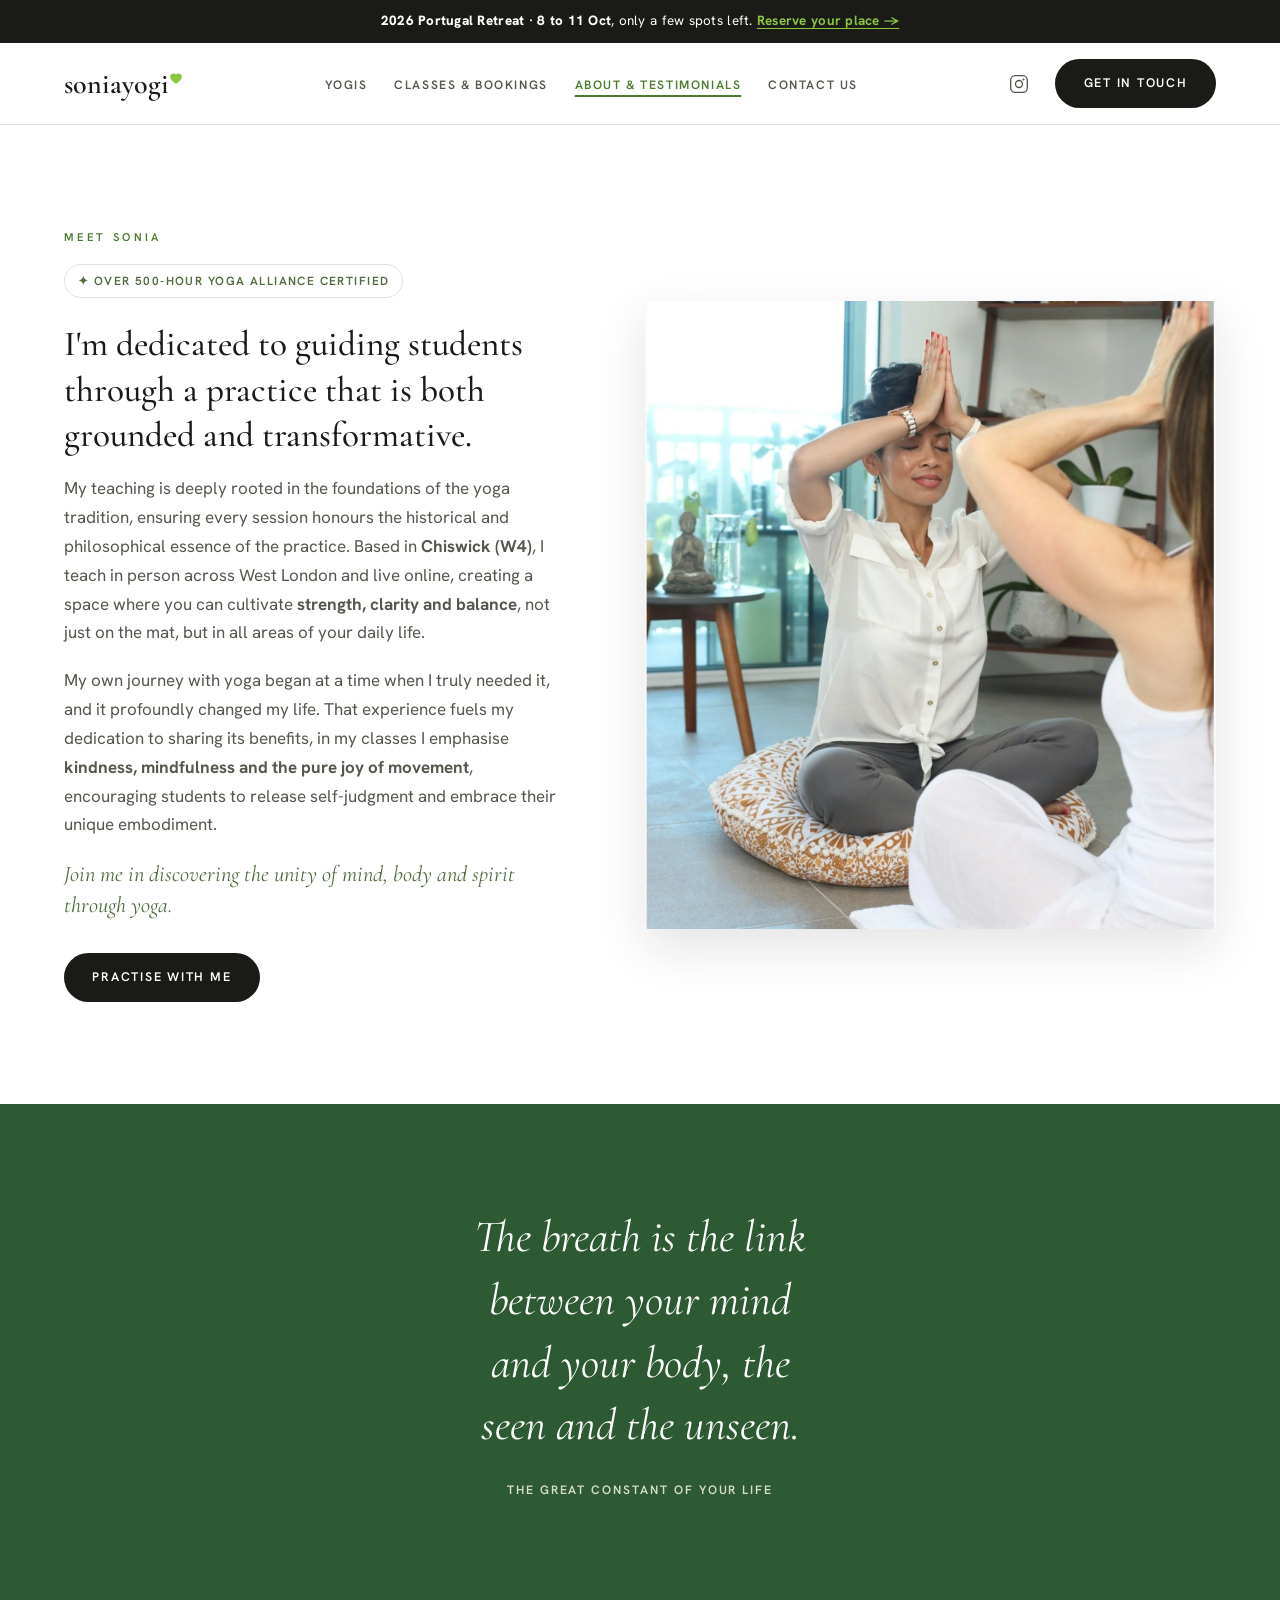
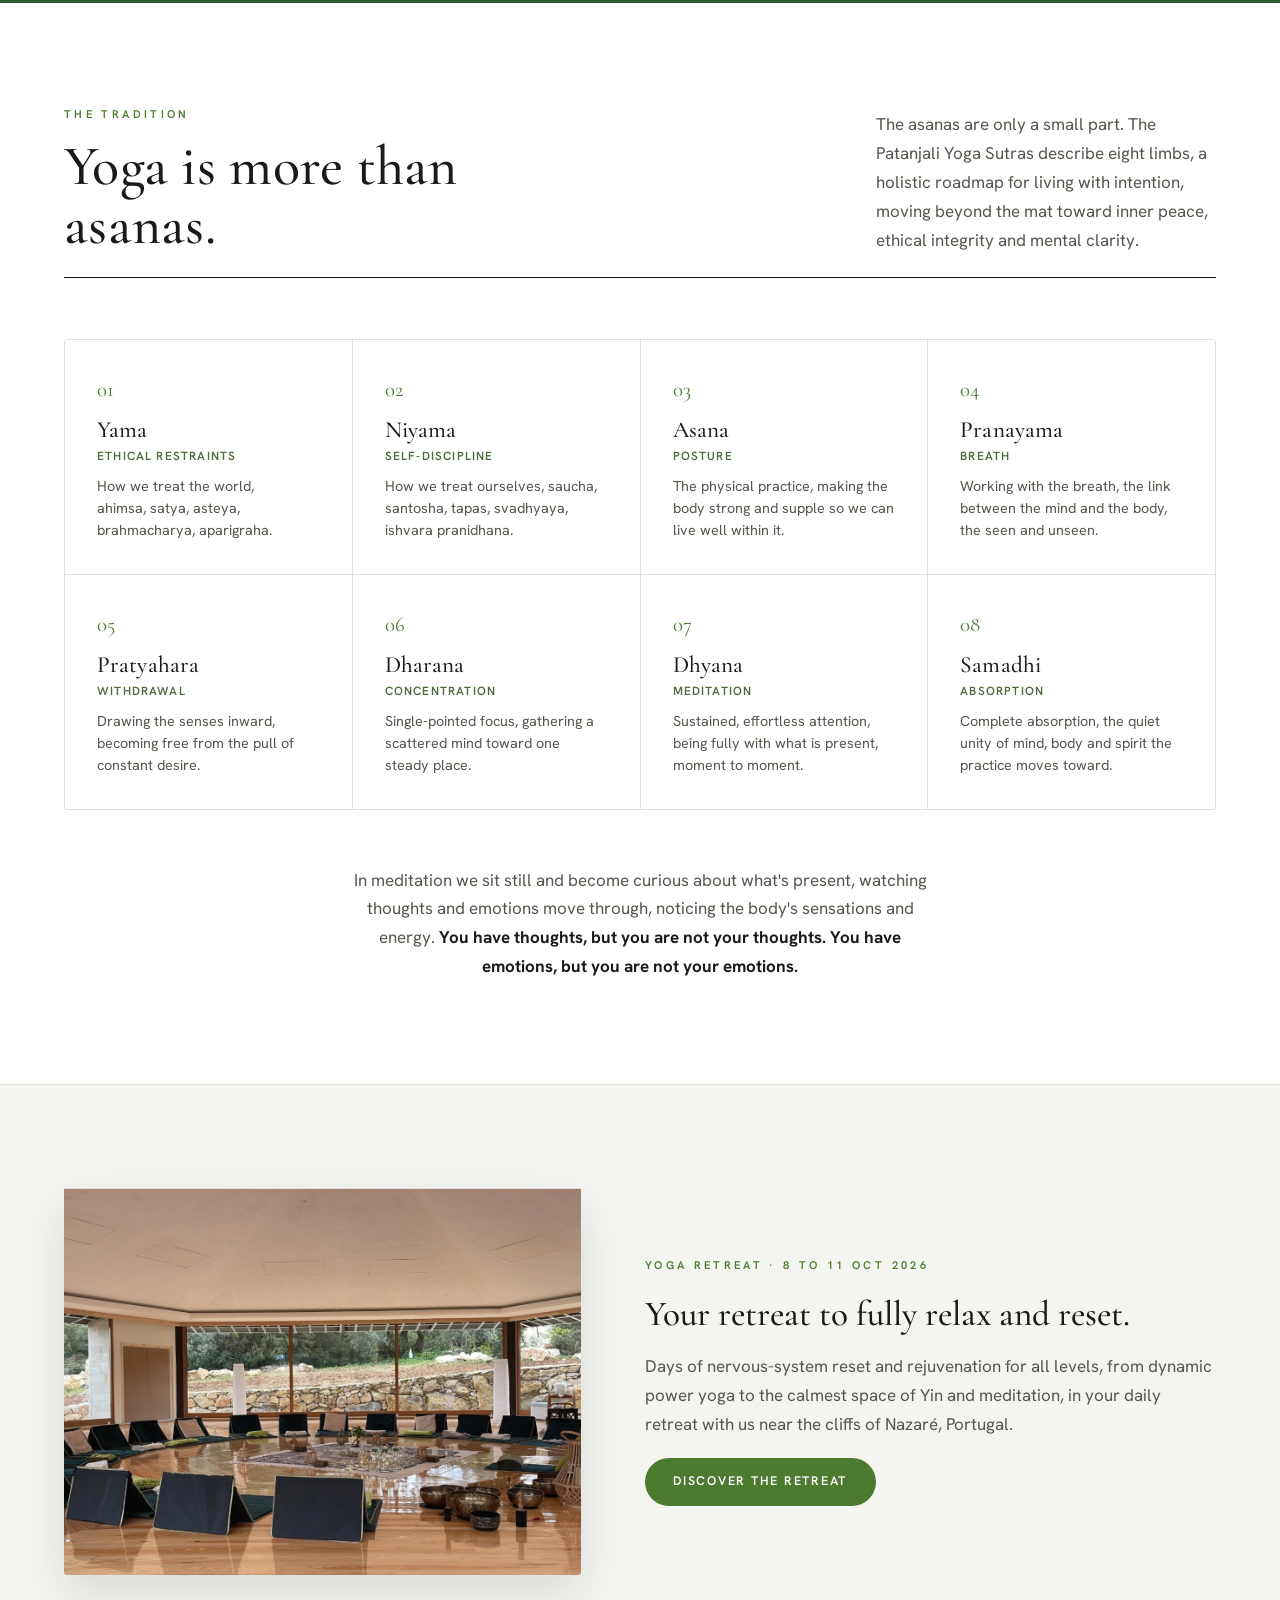
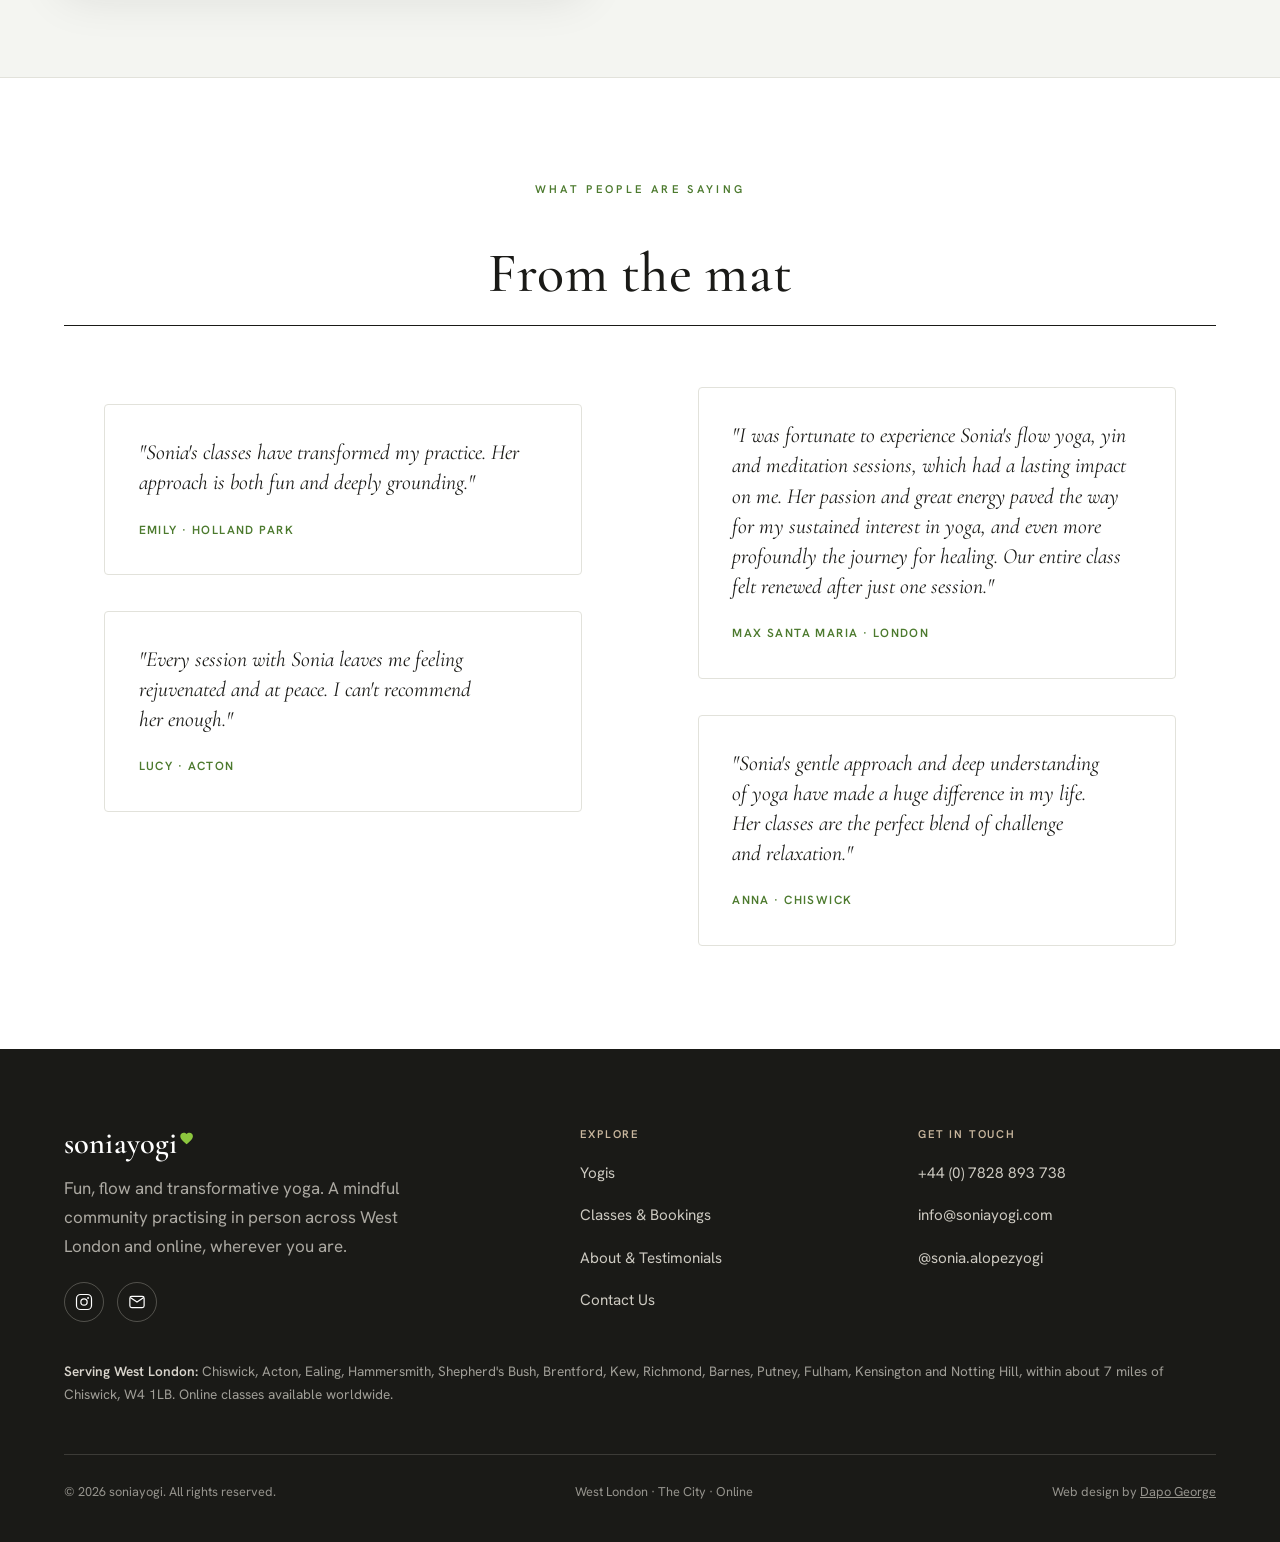
==== about-testimonials.html @ ac0a4e5b "Add files via upload" ====
<!DOCTYPE html>
<html lang="en">
<head>
<meta charset="UTF-8">
<meta name="viewport" content="width=device-width, initial-scale=1">
<!-- Google tag (gtag.js) -->
<script async src="https://www.googletagmanager.com/gtag/js?id=G-P2XMLJMWQG"></script>
<script>
  window.dataLayer = window.dataLayer || [];
  function gtag(){dataLayer.push(arguments);}
  gtag('js', new Date());
  gtag('config', 'G-P2XMLJMWQG');
</script>

<title>About Sonia &amp; Testimonials | 500-hr Yoga Alliance Teacher, Chiswick &amp; West London, soniayogi</title>
<meta name="description" content="Meet Sonia, an over-500-hour Yoga Alliance certified teacher in West London &amp; online, rooted in the Patanjali yoga tradition. Read her philosophy, the 8 Limbs of yoga, and student testimonials.">
<meta name="keywords" content="500 hour Yoga Alliance teacher, Sonia yoga West London, qualified yoga instructor, 8 limbs of Patanjali, yoga philosophy, yoga testimonials, mindfulness meditation">
<meta name="robots" content="index, follow, max-image-preview:large">
<link rel="canonical" href="https://soniayogi.com/about-testimonials">
<meta name="geo.region" content="GB-LND">
<meta name="geo.placename" content="Chiswick, West London">
<meta name="geo.position" content="51.4912;-0.2554">
<meta name="ICBM" content="51.4912, -0.2554">

<meta property="og:type" content="profile">
<meta property="og:site_name" content="soniayogi">
<meta property="og:title" content="About Sonia & Testimonials, soniayogi">
<meta property="og:description" content="An over-500-hour Yoga Alliance certified teacher in West London & online, rooted in the yoga tradition. Philosophy, the 8 Limbs, and testimonials.">
<meta property="og:url" content="https://soniayogi.com/about-testimonials">
<meta property="og:image" content="images/meditation-sonia.jpg">
<meta property="og:locale" content="en_GB">
<meta name="twitter:card" content="summary_large_image">
<meta name="twitter:title" content="About Sonia & Testimonials, soniayogi">
<meta name="twitter:description" content="An over-500-hour Yoga Alliance certified teacher in West London & online.">
<meta name="twitter:image" content="images/meditation-sonia.jpg">

<link rel="preconnect" href="https://fonts.googleapis.com">
<link rel="preconnect" href="https://fonts.gstatic.com" crossorigin>
<link rel="stylesheet" href="assets/haven.css">

<script type="application/ld+json">
{
  "@context": "https://schema.org",
  "@type": "Person",
  "@id": "https://soniayogi.com/#sonia",
  "name": "Sonia",
  "jobTitle": "500-hour Yoga Alliance Certified Yoga Teacher",
  "description": "Sonia is an over-500-hour Yoga Alliance certified yoga teacher based in Chiswick (W4), West London, teaching a grounded, transformative practice rooted in the foundations of the yoga tradition and the Patanjali Yoga Sutras, Vinyasa, Yin, Yogasana, Yoga Nidra and meditation, in person and online.",
  "image": "images/meditation-sonia.jpg",
  "url": "https://soniayogi.com/about-testimonials",
  "areaServed": "West London, City of London & Online",
  "knowsAbout": ["Vinyasa", "Vinyasa Krama", "Yin Yoga", "Yogasana", "Yoga Nidra", "Meditation", "Pranayama", "Patanjali Yoga Sutras", "Breathwork", "Corporate Wellness"],
  "hasCredential": { "@type": "EducationalOccupationalCredential", "credentialCategory": "500-hour Yoga Alliance certification" },
  "worksFor": { "@type": "Organization", "name": "soniayogi", "url": "https://soniayogi.com/" },
  "sameAs": ["https://www.instagram.com/sonia.alopezyogi"]
}
</script>
</head>
<body>
<a class="skip-link" href="#main">Skip to content</a>

<!-- ANNOUNCEMENT -->
<div class="announce">
  <strong>2026 Portugal Retreat · 8 to 11 Oct</strong>, only a few spots left. <a href="classes-bookings.html#retreat">Reserve your place →</a>
</div>

<!-- HEADER -->
<header class="site-header">
  <nav class="nav" aria-label="Primary">
    <a class="brand" href="index.html">soniayogi<span class="leaf" aria-hidden="true"><svg viewBox="0 0 24 24" fill="currentColor"><path d="M12 21.35l-1.45-1.32C5.4 15.36 2 12.28 2 8.5 2 5.42 4.42 3 7.5 3c1.74 0 3.41.81 4.5 2.09C13.09 3.81 14.76 3 16.5 3 19.58 3 22 5.42 22 8.5c0 3.78-3.4 6.86-8.55 11.54L12 21.35z"/></svg></span></a>
    <ul class="nav-links">
      <li><a href="index.html">yogis</a></li>
      <li><a href="classes-bookings.html">classes &amp; bookings</a></li>
      <li><a href="about-testimonials.html" class="active" aria-current="page">about &amp; testimonials</a></li>
      <li><a href="contact-us.html">contact us</a></li>
    </ul>
    <div class="nav-cta">
      <a class="ig-link" href="https://www.instagram.com/sonia.alopezyogi" target="_blank" rel="noopener" aria-label="Follow @sonia.alopezyogi on Instagram">
        <svg viewBox="0 0 24 24" fill="none" aria-hidden="true"><rect x="2" y="2" width="20" height="20" rx="5.5" stroke="currentColor" stroke-width="1.6"/><circle cx="12" cy="12" r="4.2" stroke="currentColor" stroke-width="1.6"/><circle cx="17.4" cy="6.6" r="1.25" fill="currentColor"/></svg>
      </a>
      <a class="btn btn-solid" href="contact-us.html">Get in touch</a>
      <button class="nav-toggle" aria-label="Toggle menu"><span></span><span></span><span></span></button>
    </div>
  </nav>
</header>
<main id="main">

<!-- MEET SONIA -->
<section class="section" data-screen-label="Meet Sonia"><div class="wrap">
  <div class="about">
    <div class="about-body reveal">
      <span class="label" style="display:block;margin-bottom:1.1rem;">Meet Sonia</span>
      <span class="credential">✦ Over 500-hour Yoga Alliance certified</span>
      <p class="lead">I'm dedicated to guiding students through a practice that is both grounded and transformative.</p>
      <p>My teaching is deeply rooted in the foundations of the yoga tradition, ensuring every session honours the historical and philosophical essence of the practice. Based in <strong>Chiswick (W4)</strong>, I teach in person across West London and live online, creating a space where you can cultivate <strong>strength, clarity and balance</strong>, not just on the mat, but in all areas of your daily life.</p>
      <p>My own journey with yoga began at a time when I truly needed it, and it profoundly changed my life. That experience fuels my dedication to sharing its benefits, in my classes I emphasise <strong>kindness, mindfulness and the pure joy of movement</strong>, encouraging students to release self-judgment and embrace their unique embodiment.</p>
      <p style="font-family:var(--display);font-style:italic;font-size:1.4rem;color:var(--sage-deep);line-height:1.4;">Join me in discovering the unity of mind, body and spirit through yoga.</p>
      <a class="btn btn-solid" href="contact-us.html" style="margin-top:.5rem;">Practise with me</a>
    </div>
    <div class="about-img reveal"><img loading="lazy" decoding="async" src="images/meditation-sonia.jpg" alt="Sonia practising yoga outdoors in a lush garden"></div>
  </div>
</div></section>

<!-- BREATH PULL QUOTE -->
<section class="section band-sage"><div class="wrap">
  <div class="pullquote reveal">
    <blockquote style="color:var(--bg);">The breath is the link between your mind and your body, the seen and the unseen.</blockquote>
    <span class="by" style="color:#D6DEC9;">The great constant of your life</span>
  </div>
</div></section>

<!-- PHILOSOPHY: 8 LIMBS -->
<section class="section" id="philosophy" data-screen-label="Philosophy"><div class="wrap">
  <div class="sec-head reveal">
    <div>
      <span class="label">The tradition</span>
      <h2>Yoga is more than asanas.</h2>
    </div>
    <p style="max-width:34ch;color:var(--soft);margin:0;">The asanas are only a small part. The Patanjali Yoga Sutras describe eight limbs, a holistic roadmap for living with intention, moving beyond the mat toward inner peace, ethical integrity and mental clarity.</p>
  </div>
  <div class="limbs reveal">
    <div class="limb"><div class="num">01</div><h4>Yama</h4><div class="sans">Ethical restraints</div><p>How we treat the world, ahimsa, satya, asteya, brahmacharya, aparigraha.</p></div>
    <div class="limb"><div class="num">02</div><h4>Niyama</h4><div class="sans">Self-discipline</div><p>How we treat ourselves, saucha, santosha, tapas, svadhyaya, ishvara pranidhana.</p></div>
    <div class="limb"><div class="num">03</div><h4>Asana</h4><div class="sans">Posture</div><p>The physical practice, making the body strong and supple so we can live well within it.</p></div>
    <div class="limb"><div class="num">04</div><h4>Pranayama</h4><div class="sans">Breath</div><p>Working with the breath, the link between the mind and the body, the seen and unseen.</p></div>
    <div class="limb"><div class="num">05</div><h4>Pratyahara</h4><div class="sans">Withdrawal</div><p>Drawing the senses inward, becoming free from the pull of constant desire.</p></div>
    <div class="limb"><div class="num">06</div><h4>Dharana</h4><div class="sans">Concentration</div><p>Single-pointed focus, gathering a scattered mind toward one steady place.</p></div>
    <div class="limb"><div class="num">07</div><h4>Dhyana</h4><div class="sans">Meditation</div><p>Sustained, effortless attention, being fully with what is present, moment to moment.</p></div>
    <div class="limb"><div class="num">08</div><h4>Samadhi</h4><div class="sans">Absorption</div><p>Complete absorption, the quiet unity of mind, body and spirit the practice moves toward.</p></div>
  </div>
  <p class="reveal" style="text-align:center;max-width:60ch;margin:clamp(2.5rem,5vw,3.5rem) auto 0;color:var(--soft);">In meditation we sit still and become curious about what's present, watching thoughts and emotions move through, noticing the body's sensations and energy. <strong style="color:var(--ink);">You have thoughts, but you are not your thoughts. You have emotions, but you are not your emotions.</strong></p>
</div></section>

<!-- RETREAT BLURB -->
<section class="section band-panel" data-screen-label="Retreat blurb"><div class="wrap">
  <div class="about">
    <div class="about-img reveal" style="aspect-ratio:4/3;"><img loading="lazy" decoding="async" src="images/meditation-hall.jpg" alt="Outdoor patio at the Portugal retreat centre"></div>
    <div class="about-body reveal">
      <span class="label" style="display:block;margin-bottom:1rem;">Yoga retreat · 8 to 11 Oct 2026</span>
      <p class="lead">Your retreat to fully relax and reset.</p>
      <p>Days of nervous-system reset and rejuvenation for all levels, from dynamic power yoga to the calmest space of Yin and meditation, in your daily retreat with us near the cliffs of Nazaré, Portugal.</p>
      <a class="btn btn-clay" href="classes-bookings.html#retreat">Discover the retreat</a>
    </div>
  </div>
</div></section>

<!-- TESTIMONIALS -->
<section class="section" data-screen-label="Testimonials"><div class="wrap">
  <div class="sec-head center reveal">
    <span class="label">What people are saying</span>
    <h2>From the mat</h2>
  </div>
  <div class="quotes">
    <figure class="quote reveal"><p>"Sonia's classes have transformed my practice. Her approach is both fun and deeply grounding."</p><cite>Emily · Holland Park</cite></figure>
    <figure class="quote reveal"><p>"Every session with Sonia leaves me feeling rejuvenated and at peace. I can't recommend her enough."</p><cite>Lucy · Acton</cite></figure>
    <figure class="quote reveal"><p>"I was fortunate to experience Sonia's flow yoga, yin and meditation sessions, which had a lasting impact on me. Her passion and great energy paved the way for my sustained interest in yoga, and even more profoundly the journey for healing. Our entire class felt renewed after just one session."</p><cite>Max Santa Maria · London</cite></figure>
    <figure class="quote reveal"><p>"Sonia's gentle approach and deep understanding of yoga have made a huge difference in my life. Her classes are the perfect blend of challenge and relaxation."</p><cite>Anna · Chiswick</cite></figure>
  </div>
</div></section>

<!-- FOOTER -->
</main>
<footer class="site-footer">
  <div class="footer-grid">
    <div class="footer-brand">
      <a class="brand" href="index.html">soniayogi<span class="leaf" aria-hidden="true"><svg viewBox="0 0 24 24" fill="currentColor"><path d="M12 21.35l-1.45-1.32C5.4 15.36 2 12.28 2 8.5 2 5.42 4.42 3 7.5 3c1.74 0 3.41.81 4.5 2.09C13.09 3.81 14.76 3 16.5 3 19.58 3 22 5.42 22 8.5c0 3.78-3.4 6.86-8.55 11.54L12 21.35z"/></svg></span></a>
      <p>Fun, flow and transformative yoga. A mindful community practising in person across West London and online, wherever you are.</p>
      <div class="footer-social">
        <a href="https://www.instagram.com/sonia.alopezyogi" target="_blank" rel="noopener" aria-label="Instagram @sonia.alopezyogi">
          <svg viewBox="0 0 24 24" fill="none" aria-hidden="true"><rect x="2" y="2" width="20" height="20" rx="5.5" stroke="currentColor" stroke-width="1.6"/><circle cx="12" cy="12" r="4.2" stroke="currentColor" stroke-width="1.6"/><circle cx="17.4" cy="6.6" r="1.25" fill="currentColor"/></svg>
        </a>
        <a href="mailto:info@soniayogi.com" aria-label="Email">
          <svg viewBox="0 0 24 24" fill="none" aria-hidden="true"><rect x="2.5" y="4.5" width="19" height="15" rx="2.5" stroke="currentColor" stroke-width="1.6"/><path d="M3 6l9 6 9-6" stroke="currentColor" stroke-width="1.6" fill="none"/></svg>
        </a>
      </div>
    </div>
    <div class="footer-col">
      <h4>Explore</h4>
      <ul>
        <li><a href="index.html">Yogis</a></li>
        <li><a href="classes-bookings.html">Classes &amp; Bookings</a></li>
        <li><a href="about-testimonials.html">About &amp; Testimonials</a></li>
        <li><a href="contact-us.html">Contact Us</a></li>
      </ul>
    </div>
    <div class="footer-col">
      <h4>Get in touch</h4>
      <ul>
        <li><a href="tel:+447828893738">+44 (0) 7828 893 738</a></li>
        <li><a href="mailto:info@soniayogi.com">info@soniayogi.com</a></li>
        <li><a href="https://www.instagram.com/sonia.alopezyogi" target="_blank" rel="noopener">@sonia.alopezyogi</a></li>
      </ul>
    </div>
  </div>
  <div class="footer-areas">
    <strong>Serving West London:</strong> Chiswick, Acton, Ealing, Hammersmith, Shepherd's Bush, Brentford, Kew, Richmond, Barnes, Putney, Fulham, Kensington and Notting Hill, within about 7 miles of Chiswick, W4 1LB. Online classes available worldwide.
  </div>
  <div class="footer-bottom">
    <span>© 2026 soniayogi. All rights reserved.</span>
    <span>West London · The City · Online</span>
    <span>Web design by <a href="https://dapogeorge.com" target="_blank" rel="noopener">Dapo George</a></span>
  </div>
</footer>

<script src="assets/site.js"></script>
</body>
</html>
---- assets/haven.css ----
/* ============================================================
   soniayogi — Haven design system
   White canvas + dark hairline accents + green-heart brand
   ============================================================ */

@import url('https://fonts.googleapis.com/css2?family=Cormorant+Garamond:ital,wght@0,400;0,500;0,600;1,400;1,500&family=Hanken+Grotesk:wght@300;400;500;600;700&display=swap');

:root{
  --bg:#FFFFFF; --panel:#F4F5F1; --panel-2:#ECEEE6; --ink:#1A1A17; --soft:#56564E; --line:#E2E2DB; --rule:#1A1A17;
  --sage:#8C9A7E; --sage-deep:#4F6B3E; --green:#4C7A2E; --clay:#4C7A2E; --clay-deep:#3A6122; --clay-bright:#8CC63E; --green-bright:#8CC63E; --green-deep:#2E5A33; --white:#fff;
  --on-sage:#E3EBD7;
  --display:'Cormorant Garamond',Georgia,serif;
  --body:'Hanken Grotesk',-apple-system,BlinkMacSystemFont,sans-serif;
  --maxw:1280px;
  --gutter:clamp(1.4rem,5vw,5.5rem);
  --shadow:0 18px 50px rgba(26,26,23,.12);
}

*{box-sizing:border-box;}
html{scroll-behavior:smooth;}
body{margin:0;font-family:var(--body);color:var(--ink);background:var(--bg);font-size:17px;line-height:1.7;font-weight:400;-webkit-font-smoothing:antialiased;text-rendering:optimizeLegibility;}
img{display:block;max-width:100%;}
a{color:inherit;}
h1,h2,h3,h4{font-family:var(--display);font-weight:500;margin:0;line-height:1.05;letter-spacing:0.005em;}
p{margin:0 0 1.1em;text-wrap:pretty;}

.label{font-family:var(--body);text-transform:uppercase;letter-spacing:0.3em;font-size:0.7rem;font-weight:600;color:var(--clay);}
.wrap{max-width:var(--maxw);margin:0 auto;padding-inline:var(--gutter);}
.section{padding-block:clamp(4rem,8vw,7rem);}

.link{font-family:var(--body);font-size:0.76rem;letter-spacing:0.16em;text-transform:uppercase;font-weight:600;text-decoration:none;border-bottom:1px solid currentColor;padding-bottom:4px;transition:.25s;display:inline-block;}
.link:hover{color:var(--clay);}

.btn{display:inline-block;font-family:var(--body);font-weight:600;font-size:0.78rem;letter-spacing:0.14em;text-transform:uppercase;text-decoration:none;padding:1em 2.2em;border-radius:999px;transition:.25s;border:1.5px solid transparent;white-space:nowrap;cursor:pointer;}
.btn-solid{background:var(--ink);color:var(--white);}
.btn-solid:hover{background:var(--green);transform:translateY(-2px);}
.btn-clay{background:var(--green);color:var(--white);}
.btn-clay:hover{background:var(--clay-deep);transform:translateY(-2px);}
.btn-ghost{border-color:var(--ink);color:var(--ink);}
.btn-ghost:hover{background:var(--ink);color:var(--white);}
.btn-light{background:transparent;border-color:rgba(255,255,255,.8);color:#fff;}
.btn-light:hover{background:#fff;color:var(--ink);}

/* ---------- announcement ---------- */
.announce{background:var(--ink);color:#fff;text-align:center;font-size:0.84rem;letter-spacing:0.02em;padding:0.62rem var(--gutter);}
.announce a{color:var(--green-bright);font-weight:700;text-decoration:underline;text-underline-offset:3px;}
.announce a:hover{color:#fff;}
.announce strong{font-weight:800;}

/* ---------- header ---------- */
.site-header{position:sticky;top:0;z-index:50;background:rgba(255,255,255,.9);backdrop-filter:blur(12px);border-bottom:1px solid var(--line);}
.nav{display:flex;align-items:center;justify-content:space-between;gap:1.5rem;padding:1.05rem var(--gutter);max-width:var(--maxw);margin:0 auto;}
.brand{display:inline-flex;align-items:flex-start;gap:.04em;font-family:var(--display);font-weight:600;font-size:1.75rem;letter-spacing:0.005em;text-decoration:none;color:var(--ink);line-height:1;white-space:nowrap;}
.brand .leaf{width:.5em;height:.5em;color:var(--green-bright);transform:translateY(.06em);flex:none;}
.brand .leaf svg{display:block;width:100%;height:100%;}
.nav-links{display:flex;gap:clamp(1rem,2.1vw,2.1rem);list-style:none;margin:0;padding:0;align-items:center;}
.nav-links a{text-decoration:none;font-size:0.76rem;letter-spacing:0.13em;text-transform:uppercase;font-weight:600;color:var(--soft);transition:.2s;white-space:nowrap;}
.nav-links a:hover,.nav-links a.active{color:var(--clay);}
.nav-links a.active{text-decoration:underline;text-underline-offset:6px;text-decoration-thickness:1.5px;}
.nav-cta{display:flex;align-items:center;gap:1rem;}
.ig-link{display:inline-flex;align-items:center;justify-content:center;min-width:40px;min-height:40px;color:var(--soft);transition:.2s;}
.ig-link:hover{color:var(--clay);}
.ig-link svg{width:20px;height:20px;display:block;}
.nav-toggle{display:none;background:none;border:none;cursor:pointer;padding:.4rem;flex-direction:column;gap:5px;}
.nav-toggle span{display:block;width:24px;height:2px;background:var(--ink);transition:.3s;}

/* ---------- hero ---------- */
.hero{display:grid;grid-template-columns:1.05fr 0.95fr;gap:clamp(2rem,5vw,5rem);align-items:center;padding:clamp(3rem,7vw,6.5rem) 0 clamp(3rem,6vw,5.5rem);}
.hero .label{display:block;margin-bottom:1.7rem;}
.hero h1{font-size:clamp(3rem,7.5vw,6rem);font-weight:500;}
.hero h1 em{font-style:italic;font-weight:400;color:var(--sage-deep);}
.hero p{max-width:34ch;color:var(--soft);margin:1.9rem 0 2.3rem;font-size:1.1rem;}
.hero-actions{display:flex;gap:.9rem;flex-wrap:wrap;}
.hero-img{aspect-ratio:3/3.7;overflow:hidden;border-radius:3px;}
.hero-img img{width:100%;height:100%;object-fit:cover;}
@media(max-width:860px){.hero{grid-template-columns:1fr;}.hero-img{aspect-ratio:3/2.3;}}

/* page hero (interior) */
.page-hero{padding:clamp(2.6rem,6vw,4.5rem) 0 clamp(1.5rem,3vw,2.5rem);max-width:760px;}
.page-hero .label{display:block;margin-bottom:1rem;}
.page-hero h1{font-size:clamp(2.6rem,6vw,4.4rem);font-weight:500;margin-bottom:1rem;}
.page-hero p{color:var(--soft);font-size:1.12rem;}

/* ---------- meta strip ---------- */
.strip{border-top:1.5px solid var(--rule);border-bottom:1.5px solid var(--rule);}
.strip-grid{display:grid;grid-template-columns:repeat(3,1fr);}
.strip-grid div{padding:1.7rem var(--gutter);border-left:1px solid var(--line);}
.strip-grid div:first-child{border-left:none;}
.strip-grid .k{font-family:var(--display);font-size:1.5rem;font-weight:500;line-height:1;margin-bottom:.35rem;}
.strip-grid .v{font-size:0.74rem;color:var(--soft);text-transform:uppercase;letter-spacing:0.12em;}
.strip-cap{text-align:center;padding:1.3rem 0 .3rem;margin:0;}
.strip-foot{text-align:center;font-size:.74rem;color:var(--soft);letter-spacing:.1em;text-transform:uppercase;padding:1.1rem var(--gutter) 0;margin:0;}
.strip-schedule div{text-align:center;}
.strip-schedule .day{font-family:var(--body);font-size:.72rem;text-transform:uppercase;letter-spacing:.14em;font-weight:700;color:var(--green);margin-bottom:.5rem;}
.strip-schedule .k{font-size:1.7rem;margin-bottom:.4rem;}
@media(max-width:680px){.strip-grid{grid-template-columns:1fr;}.strip-grid div{border-left:none;border-top:1px solid var(--line);}.strip-grid div:first-child{border-top:none;}}

/* ---------- section heads ---------- */
.sec-head{display:flex;justify-content:space-between;align-items:flex-end;gap:2rem;margin-bottom:clamp(2.5rem,5vw,3.8rem);flex-wrap:wrap;border-bottom:1.5px solid var(--rule);padding-bottom:1.4rem;}
.sec-head .label{margin-bottom:.8rem;display:block;}
.sec-head h2{font-size:clamp(2.2rem,5vw,3.5rem);font-weight:500;max-width:20ch;}
.sec-head.center{flex-direction:column;align-items:center;text-align:center;}
.sec-head.center h2{max-width:24ch;}

/* ---------- services (home teasers) ---------- */
.svc{display:grid;grid-template-columns:repeat(4,1fr);gap:clamp(1.4rem,2.4vw,2.4rem);}
.svc article{display:flex;flex-direction:column;}
.svc .num{font-family:var(--display);font-size:1.1rem;color:var(--clay);margin-bottom:1rem;letter-spacing:0.05em;}
.svc .ph{aspect-ratio:4/3.3;overflow:hidden;margin-bottom:1.4rem;border-radius:3px;}
.svc .ph img{width:100%;height:100%;object-fit:cover;transition:transform .7s ease;}
.svc article:hover .ph img{transform:scale(1.04);}
.svc h3{font-size:1.55rem;font-weight:500;margin-bottom:0.5rem;}
.svc .when{font-family:var(--body);font-size:0.72rem;text-transform:uppercase;letter-spacing:0.1em;color:var(--sage-deep);font-weight:600;margin-bottom:0.8rem;}
.svc p{font-size:0.95rem;color:var(--soft);margin-bottom:1.3rem;}
.svc .link{margin-top:auto;align-self:flex-start;color:var(--ink);}
@media(max-width:980px){.svc{grid-template-columns:repeat(2,1fr);gap:2.4rem;}}
@media(max-width:560px){.svc{grid-template-columns:1fr;gap:2.6rem;}}

/* ---------- class detail rows (classes page) ---------- */
.classes{display:grid;gap:clamp(2.5rem,5vw,4.5rem);}
.class-row{display:grid;grid-template-columns:0.95fr 1.05fr;gap:clamp(2rem,4vw,4rem);align-items:center;}
.class-row.reverse .class-media{order:2;}
.class-media{aspect-ratio:4/3.2;overflow:hidden;border-radius:3px;box-shadow:var(--shadow);}
.class-media img{width:100%;height:100%;object-fit:cover;}
.class-body .num{font-family:var(--display);font-size:1.1rem;color:var(--clay);margin-bottom:.7rem;}
.class-body h3{font-size:clamp(1.9rem,3.5vw,2.7rem);font-weight:500;margin-bottom:.5rem;}
.class-body .when{font-family:var(--body);font-size:.76rem;text-transform:uppercase;letter-spacing:.12em;color:var(--sage-deep);font-weight:600;margin-bottom:1.1rem;}
.class-body p{color:var(--soft);}
.class-body .tags{display:flex;flex-wrap:wrap;gap:.5rem;margin:0 0 1.4rem;}
.class-body .tag{font-size:.68rem;letter-spacing:.08em;text-transform:uppercase;font-weight:600;color:var(--sage-deep);border:1px solid var(--line);padding:.34em .85em;border-radius:999px;}
@media(max-width:820px){.class-row{grid-template-columns:1fr;}.class-row.reverse .class-media{order:0;}}

/* ---------- stillness / meditation band ---------- */
.band-panel{background:var(--panel);border-block:1px solid var(--line);}
.band-sage{background:var(--green-deep);color:#fff;}
.band-sage .label{color:var(--on-sage);}
.band-sage .soft,.band-sage p{color:rgba(255,255,255,.86);}
.stillness{display:grid;grid-template-columns:1fr 1fr;gap:clamp(2rem,5vw,5rem);align-items:center;}
.stillness-body .quote-lg{font-family:var(--display);font-style:italic;font-size:clamp(1.7rem,3vw,2.3rem);line-height:1.3;font-weight:500;margin:0 0 .6rem;}
.stillness-body .quote-attr{font-size:.78rem;letter-spacing:.14em;text-transform:uppercase;color:var(--on-sage);font-weight:600;margin-bottom:1.6rem;}
.stillness-meta{display:flex;gap:2.2rem;flex-wrap:wrap;margin:1.4rem 0 1.9rem;}
.stillness-meta .k{font-family:var(--display);font-size:1.4rem;line-height:1;}
.stillness-meta .v{font-size:.72rem;text-transform:uppercase;letter-spacing:.12em;opacity:.8;}
.stillness-img{aspect-ratio:4/3.4;overflow:hidden;border-radius:3px;}
.stillness-img img{width:100%;height:100%;object-fit:cover;}
@media(max-width:820px){.stillness{grid-template-columns:1fr;}.stillness-img{order:-1;}}

/* ---------- philosophy / 8 limbs ---------- */
.limbs{display:grid;grid-template-columns:repeat(4,1fr);gap:1px;background:var(--line);border:1px solid var(--line);border-radius:3px;overflow:hidden;}
.limb{background:var(--bg);padding:clamp(1.4rem,2.5vw,2rem);min-height:170px;display:flex;flex-direction:column;}
.limb .num{font-family:var(--display);font-size:1.3rem;color:var(--clay);margin-bottom:.7rem;}
.limb h4{font-size:1.45rem;font-weight:500;margin-bottom:.25rem;}
.limb .sans{font-size:.74rem;text-transform:uppercase;letter-spacing:.1em;color:var(--sage-deep);font-weight:600;margin-bottom:.5rem;}
.limb p{font-size:.9rem;color:var(--soft);margin:0;line-height:1.55;}
@media(max-width:880px){.limbs{grid-template-columns:repeat(2,1fr);}}
@media(max-width:480px){.limbs{grid-template-columns:1fr;}}

/* ---------- breath pull quote ---------- */
.pullquote{text-align:center;max-width:27rem;margin:0 auto;}
.pullquote blockquote{font-family:var(--display);font-style:italic;font-weight:400;font-size:clamp(2rem,3.6vw,2.8rem);line-height:1.4;margin:0;text-wrap:balance;}
.pullquote .by{display:block;margin-top:1.4rem;font-family:var(--body);font-size:.76rem;letter-spacing:.16em;text-transform:uppercase;color:var(--clay);font-weight:600;font-style:normal;}

/* ---------- retreat full-bleed ---------- */
.retreat{position:relative;}
.retreat-img{aspect-ratio:16/8;overflow:hidden;}
.retreat-img img{width:100%;height:100%;object-fit:cover;}
.retreat::after{content:'';position:absolute;inset:0;background:linear-gradient(100deg,rgba(40,36,27,.78),rgba(40,36,27,.34));}
.retreat-body{position:absolute;inset:0;z-index:2;display:flex;flex-direction:column;justify-content:center;color:#fff;padding:var(--gutter);}
.retreat-body .label{color:#EBD9C4;}
.retreat-body h2{font-size:clamp(2.3rem,5.5vw,4rem);font-weight:500;margin:1.1rem 0;max-width:16ch;}
.retreat-body p{max-width:46ch;color:rgba(255,255,255,.92);}
.retreat-body .meta{display:flex;gap:2.4rem;flex-wrap:wrap;margin:.4rem 0 1.9rem;font-size:.78rem;text-transform:uppercase;letter-spacing:.13em;}

/* retreat feature (contained, home) */
.retreat-feature{display:grid;grid-template-columns:1fr 1fr;gap:clamp(2rem,5vw,4.5rem);align-items:center;}
.retreat-feature-media{aspect-ratio:4/3.4;overflow:hidden;border-radius:3px;box-shadow:var(--shadow);}
.retreat-feature-media img{width:100%;height:100%;object-fit:cover;}
.retreat-feature .meta{display:flex;gap:1.8rem;flex-wrap:wrap;margin:.3rem 0 1.4rem;font-size:.78rem;text-transform:uppercase;letter-spacing:.12em;color:var(--on-sage);}
.retreat-feature h2{font-size:clamp(2rem,4.5vw,3.2rem);margin:1rem 0;}
@media(max-width:820px){.retreat-feature{grid-template-columns:1fr;}.retreat-feature-media{order:-1;}}

/* retreat detail (classes page) */
.retreat-detail{display:grid;grid-template-columns:1.05fr .95fr;gap:clamp(2rem,5vw,4.5rem);align-items:center;}
.retreat-detail .media{aspect-ratio:4/4.2;overflow:hidden;border-radius:3px;box-shadow:var(--shadow);}
.retreat-detail .media img{width:100%;height:100%;object-fit:cover;}
.price-row{display:flex;align-items:baseline;gap:.8rem;margin:.4rem 0 1.2rem;}
.price-now{font-family:var(--display);font-size:2.6rem;font-weight:600;}
.price-was{text-decoration:line-through;opacity:.55;font-size:1.1rem;}
.spots-badge{display:inline-block;background:var(--clay);color:#fff;font-weight:700;font-size:.74rem;letter-spacing:.1em;text-transform:uppercase;padding:.5em 1.1em;border-radius:999px;margin-bottom:1.1rem;}
.day-list{list-style:none;padding:0;margin:1.3rem 0;}
.day-list li{padding:.7rem 0;border-bottom:1px solid var(--line);display:grid;grid-template-columns:130px 1fr;gap:.8rem;font-size:.96rem;}
.day-list .time{font-weight:700;color:var(--sage-deep);}
@media(max-width:820px){.retreat-detail{grid-template-columns:1fr;}.day-list li{grid-template-columns:1fr;gap:.1rem;}}

/* ---------- about ---------- */
.about{display:grid;grid-template-columns:0.95fr 1.05fr;gap:clamp(2rem,5vw,5rem);align-items:center;}
.about-img{aspect-ratio:4/4.4;overflow:hidden;border-radius:3px;box-shadow:var(--shadow);}
.about-img img{width:100%;height:100%;object-fit:cover;}
.about-body .lead{font-family:var(--display);font-size:clamp(1.6rem,3vw,2.2rem);font-weight:500;line-height:1.3;color:var(--ink);margin-bottom:1rem;}
.about-body p{color:var(--soft);}
.about-body .credential{display:inline-flex;align-items:center;gap:.6rem;font-family:var(--body);font-size:.74rem;letter-spacing:.12em;text-transform:uppercase;font-weight:600;color:var(--sage-deep);border:1px solid var(--line);border-radius:999px;padding:.5em 1.1em;margin-bottom:1.4rem;}
@media(max-width:860px){.about{grid-template-columns:1fr;}.about-img{aspect-ratio:4/3.2;}}

/* ---------- testimonials ---------- */
.quotes{columns:2;column-gap:2.2rem;}
.quote{break-inside:avoid;background:var(--white);border:1px solid var(--line);border-radius:4px;padding:2rem 2.1rem;margin-bottom:2.2rem;}
.quote p{font-family:var(--display);font-style:italic;font-size:1.35rem;line-height:1.4;color:var(--ink);margin-bottom:1rem;}
.quote cite{font-style:normal;font-weight:600;font-size:.74rem;letter-spacing:.12em;text-transform:uppercase;color:var(--clay);}
@media(max-width:760px){.quotes{columns:1;}}

/* ---------- faq ---------- */
.faq-list{max-width:840px;margin:0 auto;}
.faq{border-bottom:1px solid var(--line);}
.faq summary{cursor:pointer;list-style:none;padding:1.5rem 2.4rem 1.5rem 0;font-family:var(--display);font-size:1.55rem;font-weight:500;position:relative;transition:color .2s;}
.faq summary::-webkit-details-marker{display:none;}
.faq summary::after{content:'+';position:absolute;right:.2rem;top:50%;transform:translateY(-50%);font-size:1.7rem;font-weight:300;color:var(--clay);}
.faq[open] summary::after{content:'\2013';}
.faq summary:hover{color:var(--clay);}
.faq-answer{padding:0 0 1.6rem;color:var(--soft);}
.faq-answer p{margin:0;}

/* ---------- contact ---------- */
.contact-grid{display:grid;grid-template-columns:0.9fr 1.1fr;gap:clamp(2rem,5vw,4.5rem);}
.contact-line{display:flex;gap:.8rem;align-items:baseline;margin-bottom:1rem;font-size:1.05rem;}
.contact-line .lbl{font-family:var(--body);font-weight:600;color:var(--sage-deep);min-width:90px;text-transform:uppercase;letter-spacing:.1em;font-size:.74rem;}
.contact-line a{color:var(--clay);text-decoration:none;font-weight:600;}
.contact-line a:hover{text-decoration:underline;}
form.contact-form{display:grid;gap:1.1rem;}
.field{display:grid;gap:.4rem;}
.field label{font-size:.72rem;font-weight:600;letter-spacing:.1em;text-transform:uppercase;color:var(--soft);}
.field input,.field textarea{font-family:var(--body);font-size:1rem;padding:.85em 1em;border:1px solid var(--line);border-radius:3px;background:var(--white);color:var(--ink);transition:border-color .25s;}
.field input:focus,.field textarea:focus{outline:none;border-color:var(--sage);}
.field textarea{resize:vertical;min-height:130px;}

/* ---------- footer ---------- */
.site-footer{background:var(--ink);color:var(--bg);padding:clamp(3.5rem,7vw,5rem) var(--gutter) 2.5rem;}
.footer-grid{max-width:var(--maxw);margin:0 auto;display:grid;grid-template-columns:1.6fr 1fr 1fr;gap:2.5rem;}
.footer-brand .brand{color:#fff;font-size:1.9rem;}
.footer-brand .brand .leaf{color:var(--green-bright);}
.footer-brand p{color:rgba(250,246,236,.65);max-width:34ch;margin-top:.8rem;}
.footer-social{display:flex;gap:.8rem;margin-top:1.3rem;}
.footer-social a{display:inline-flex;align-items:center;justify-content:center;width:40px;height:40px;border:1px solid rgba(250,246,236,.25);border-radius:999px;color:var(--bg);transition:.25s;}
.footer-social a:hover{background:var(--clay);border-color:var(--clay);}
.footer-social svg{width:18px;height:18px;}
.footer-col h4{font-family:var(--body);font-size:.7rem;letter-spacing:.16em;text-transform:uppercase;color:#C9B79E;margin:0 0 1.1rem;font-weight:600;}
.footer-col ul{list-style:none;padding:0;margin:0;}
.footer-col li{margin-bottom:.7rem;}
.footer-col a{text-decoration:none;color:rgba(250,246,236,.8);font-size:.95rem;transition:.2s;}
.footer-col a:hover{color:var(--clay);}
.footer-bottom{max-width:var(--maxw);margin:3rem auto 0;padding-top:1.6rem;border-top:1px solid rgba(250,246,236,.15);display:flex;justify-content:space-between;gap:1rem;flex-wrap:wrap;font-size:.8rem;color:rgba(250,246,236,.55);}
@media(max-width:680px){.footer-grid{grid-template-columns:1fr 1fr;}.footer-brand{grid-column:1/-1;}}

/* ---------- accessibility (WCAG 2.2) ---------- */
.visually-hidden{position:absolute!important;width:1px;height:1px;padding:0;margin:-1px;overflow:hidden;clip:rect(0,0,0,0);white-space:nowrap;border:0;}
html{scroll-padding-top:108px;} /* focus & anchors not obscured by sticky header (2.4.11) */
.skip-link{position:absolute;left:12px;top:-64px;z-index:200;background:var(--ink);color:#fff;padding:.75em 1.2em;border-radius:4px;text-decoration:none;font-weight:600;font-size:.85rem;letter-spacing:.04em;transition:top .2s ease;}
.skip-link:focus{top:12px;}
:focus-visible{outline:3px solid var(--clay);outline-offset:3px;border-radius:2px;}
.band-sage :focus-visible,.retreat-body :focus-visible{outline-color:#fff;}
/* keep anchored targets clear of the sticky header (2.4.11) */
[id]{scroll-margin-top:104px;}
/* target size minimum 24px (2.5.8) */
.nav-links a{padding-block:.45rem;}
.contact-line a,.footer-col a{display:inline-block;padding-block:.15rem;}
.link{padding-block:.2rem;}
/* form required indicator + accessible focus (3.3.x) */
.field label .req{color:var(--clay);font-weight:700;margin-left:.15rem;}
.form-note{font-size:.8rem;color:var(--soft);margin:0 0 .3rem;}
.field :user-invalid{border-color:var(--clay);}

/* ---------- areas served (local SEO) ---------- */
.areas{display:grid;grid-template-columns:0.8fr 1.2fr;gap:clamp(2rem,5vw,4.5rem);align-items:center;}
.areas-body .label{display:block;margin-bottom:1rem;}
.areas-body h2{font-size:clamp(2rem,4.5vw,3.2rem);font-weight:500;margin-bottom:1rem;}
.areas-body p{color:var(--soft);max-width:42ch;}
.area-tags{display:flex;flex-wrap:wrap;gap:.6rem;list-style:none;padding:0;margin:0;}
.area-tags li{font-size:.9rem;font-weight:500;color:var(--ink);background:var(--white);border:1px solid var(--line);border-radius:999px;padding:.5em 1.1em;}
@media(max-width:760px){.areas{grid-template-columns:1fr;}}
.footer-areas{max-width:var(--maxw);margin:2rem auto 0;font-size:.85rem;color:rgba(250,246,236,.6);line-height:1.7;}
.footer-areas strong{color:rgba(250,246,236,.85);font-weight:600;}

/* ---------- image focus (portrait crops) ---------- */
img[src*="meditation-sonia"]{object-position:center 12%;}
img[src*="hero-sonia"]{object-position:center 18%;}
img[src*="corporate"]{object-position:center 22%;}

/* ---------- reveal ---------- */
.reveal{opacity:0;transform:translateY(22px);transition:opacity .8s ease,transform .8s ease;}
.reveal.in{opacity:1;transform:none;}
@media(prefers-reduced-motion:reduce){.reveal{opacity:1;transform:none;transition:none;}html{scroll-behavior:auto;}}

/* ---------- responsive nav ---------- */
@media(max-width:1024px){
  .nav-toggle{display:flex;}
  .nav-links{position:absolute;top:100%;left:0;right:0;background:var(--bg);flex-direction:column;align-items:flex-start;padding:1.2rem var(--gutter);gap:1.1rem;border-bottom:1px solid var(--line);box-shadow:var(--shadow);display:none;}
  .nav-links.open{display:flex;}
  .nav-links a{font-size:.95rem;}
}
@media(max-width:520px){.nav-cta .btn{display:none;}}
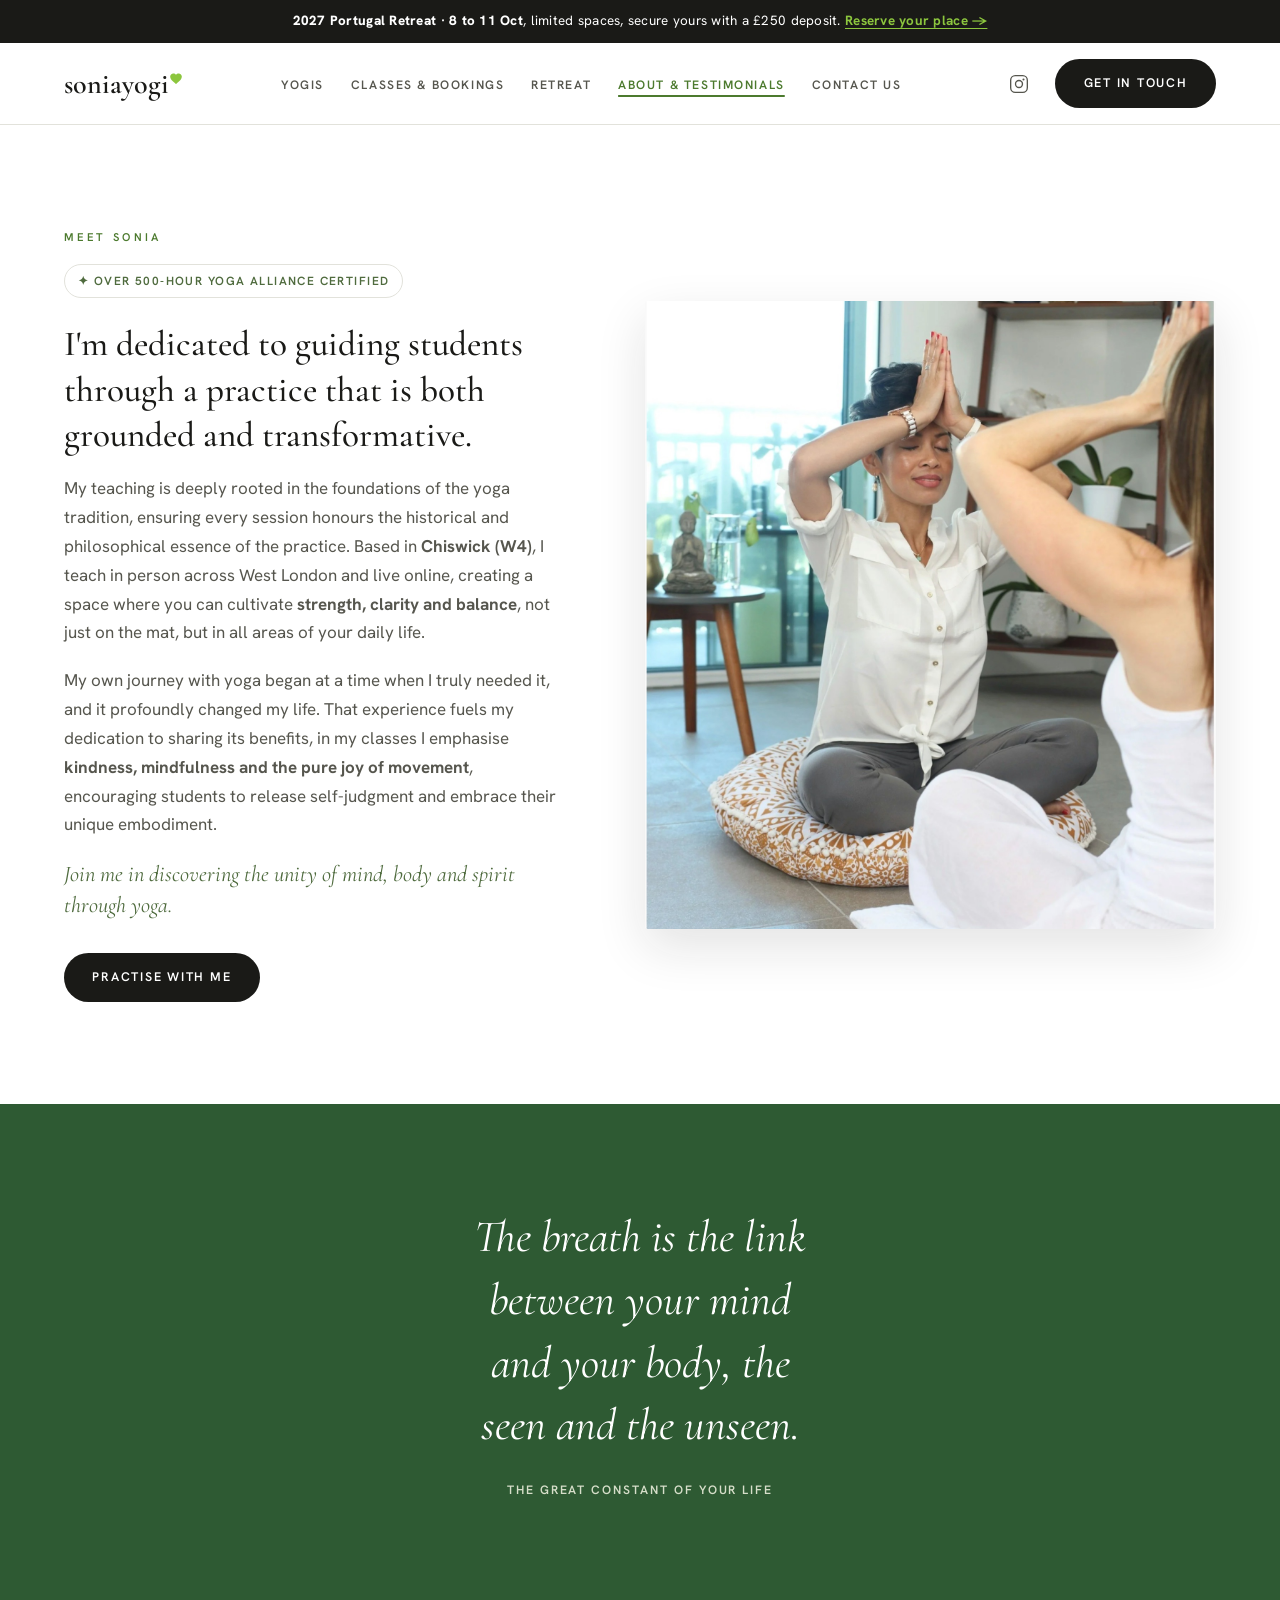
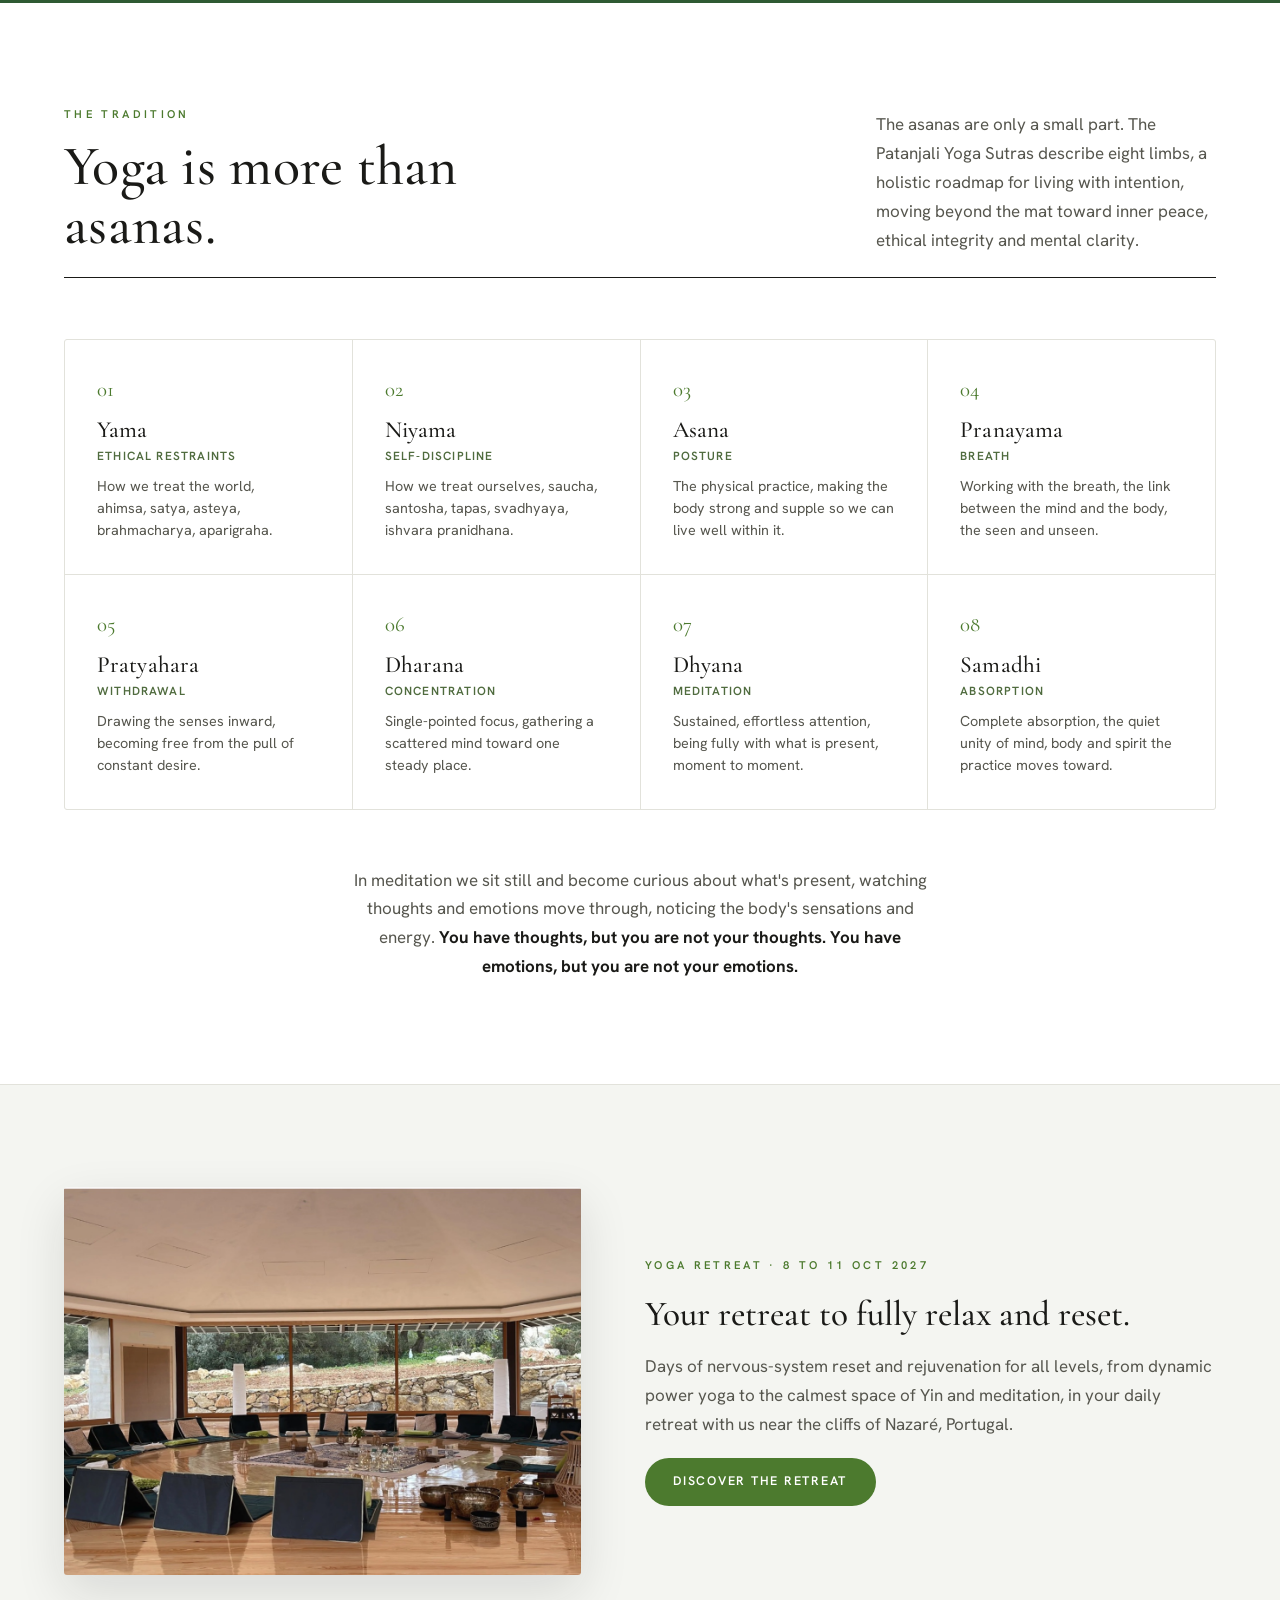
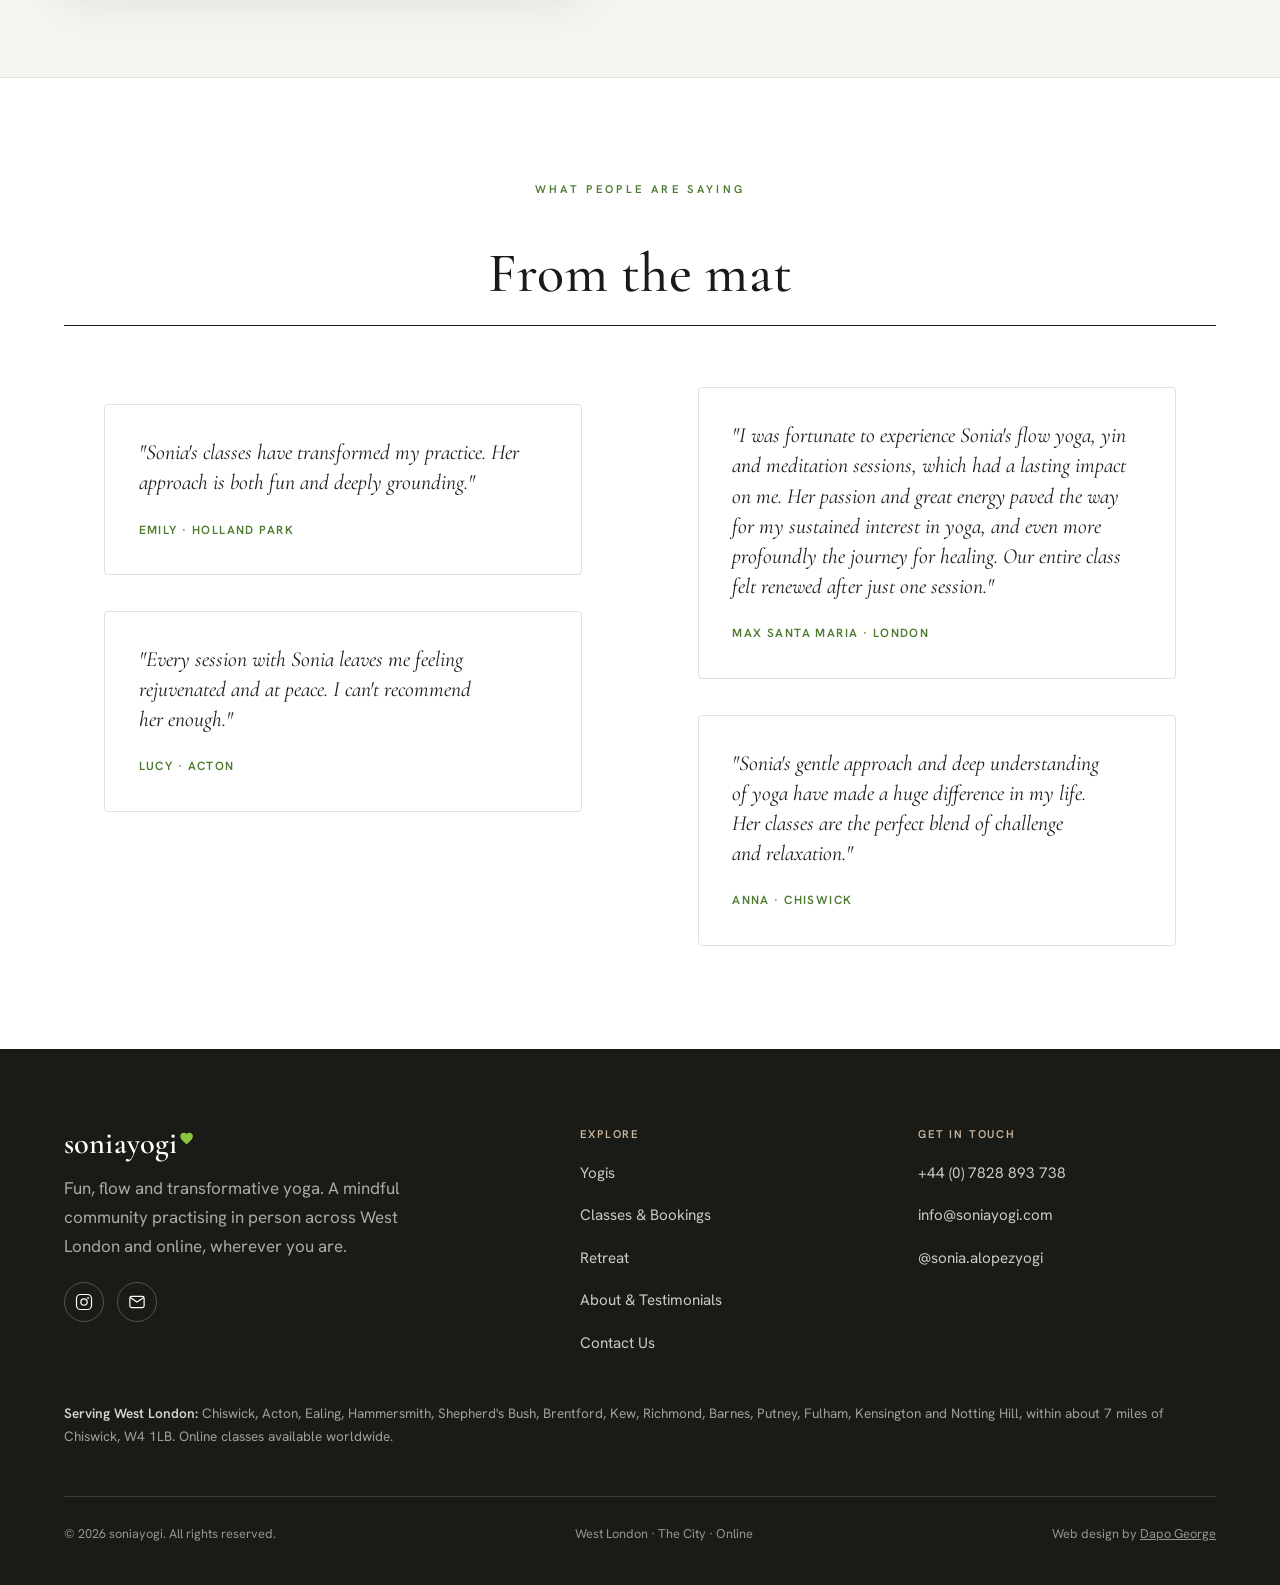
==== commit 48ce2380: "Add files via upload" ====
--- a/about-testimonials.html
+++ b/about-testimonials.html
@@ -61,7 +61,7 @@
 
 <!-- ANNOUNCEMENT -->
 <div class="announce">
-  <strong>2026 Portugal Retreat · 8 to 11 Oct</strong>, only a few spots left. <a href="classes-bookings.html#retreat">Reserve your place →</a>
+  <strong>2027 Portugal Retreat · 8 to 11 Oct</strong>, limited spaces, secure yours with a £250 deposit. <a href="retreat.html">Reserve your place →</a>
 </div>
 
 <!-- HEADER -->
@@ -71,6 +71,7 @@
     <ul class="nav-links">
       <li><a href="index.html">yogis</a></li>
       <li><a href="classes-bookings.html">classes &amp; bookings</a></li>
+      <li><a href="retreat.html">retreat</a></li>
       <li><a href="about-testimonials.html" class="active" aria-current="page">about &amp; testimonials</a></li>
       <li><a href="contact-us.html">contact us</a></li>
     </ul>
@@ -136,10 +137,10 @@
   <div class="about">
     <div class="about-img reveal" style="aspect-ratio:4/3;"><img loading="lazy" decoding="async" src="images/meditation-hall.jpg" alt="Outdoor patio at the Portugal retreat centre"></div>
     <div class="about-body reveal">
-      <span class="label" style="display:block;margin-bottom:1rem;">Yoga retreat · 8 to 11 Oct 2026</span>
+      <span class="label" style="display:block;margin-bottom:1rem;">Yoga retreat · 8 to 11 Oct 2027</span>
       <p class="lead">Your retreat to fully relax and reset.</p>
       <p>Days of nervous-system reset and rejuvenation for all levels, from dynamic power yoga to the calmest space of Yin and meditation, in your daily retreat with us near the cliffs of Nazaré, Portugal.</p>
-      <a class="btn btn-clay" href="classes-bookings.html#retreat">Discover the retreat</a>
+      <a class="btn btn-clay" href="retreat.html">Discover the retreat</a>
     </div>
   </div>
 </div></section>
@@ -179,6 +180,7 @@
       <ul>
         <li><a href="index.html">Yogis</a></li>
         <li><a href="classes-bookings.html">Classes &amp; Bookings</a></li>
+        <li><a href="retreat.html">Retreat</a></li>
         <li><a href="about-testimonials.html">About &amp; Testimonials</a></li>
         <li><a href="contact-us.html">Contact Us</a></li>
       </ul>
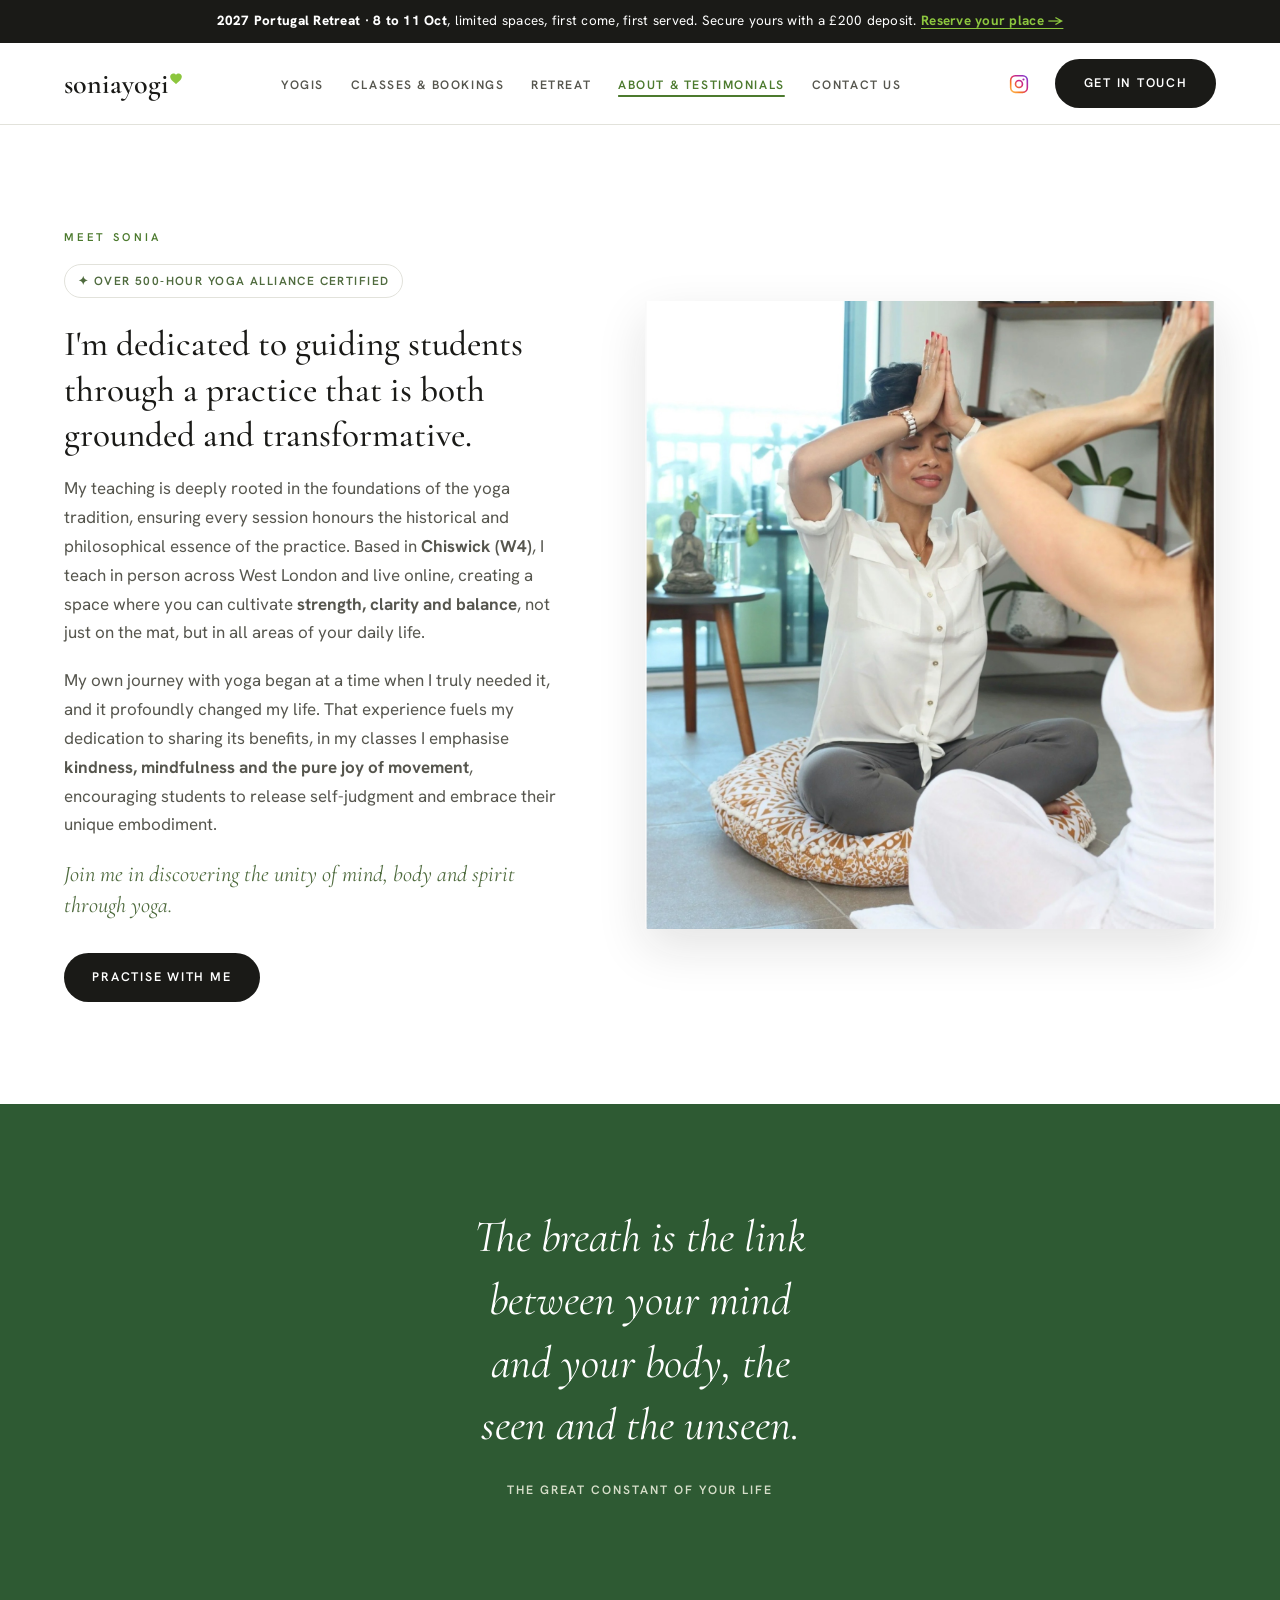
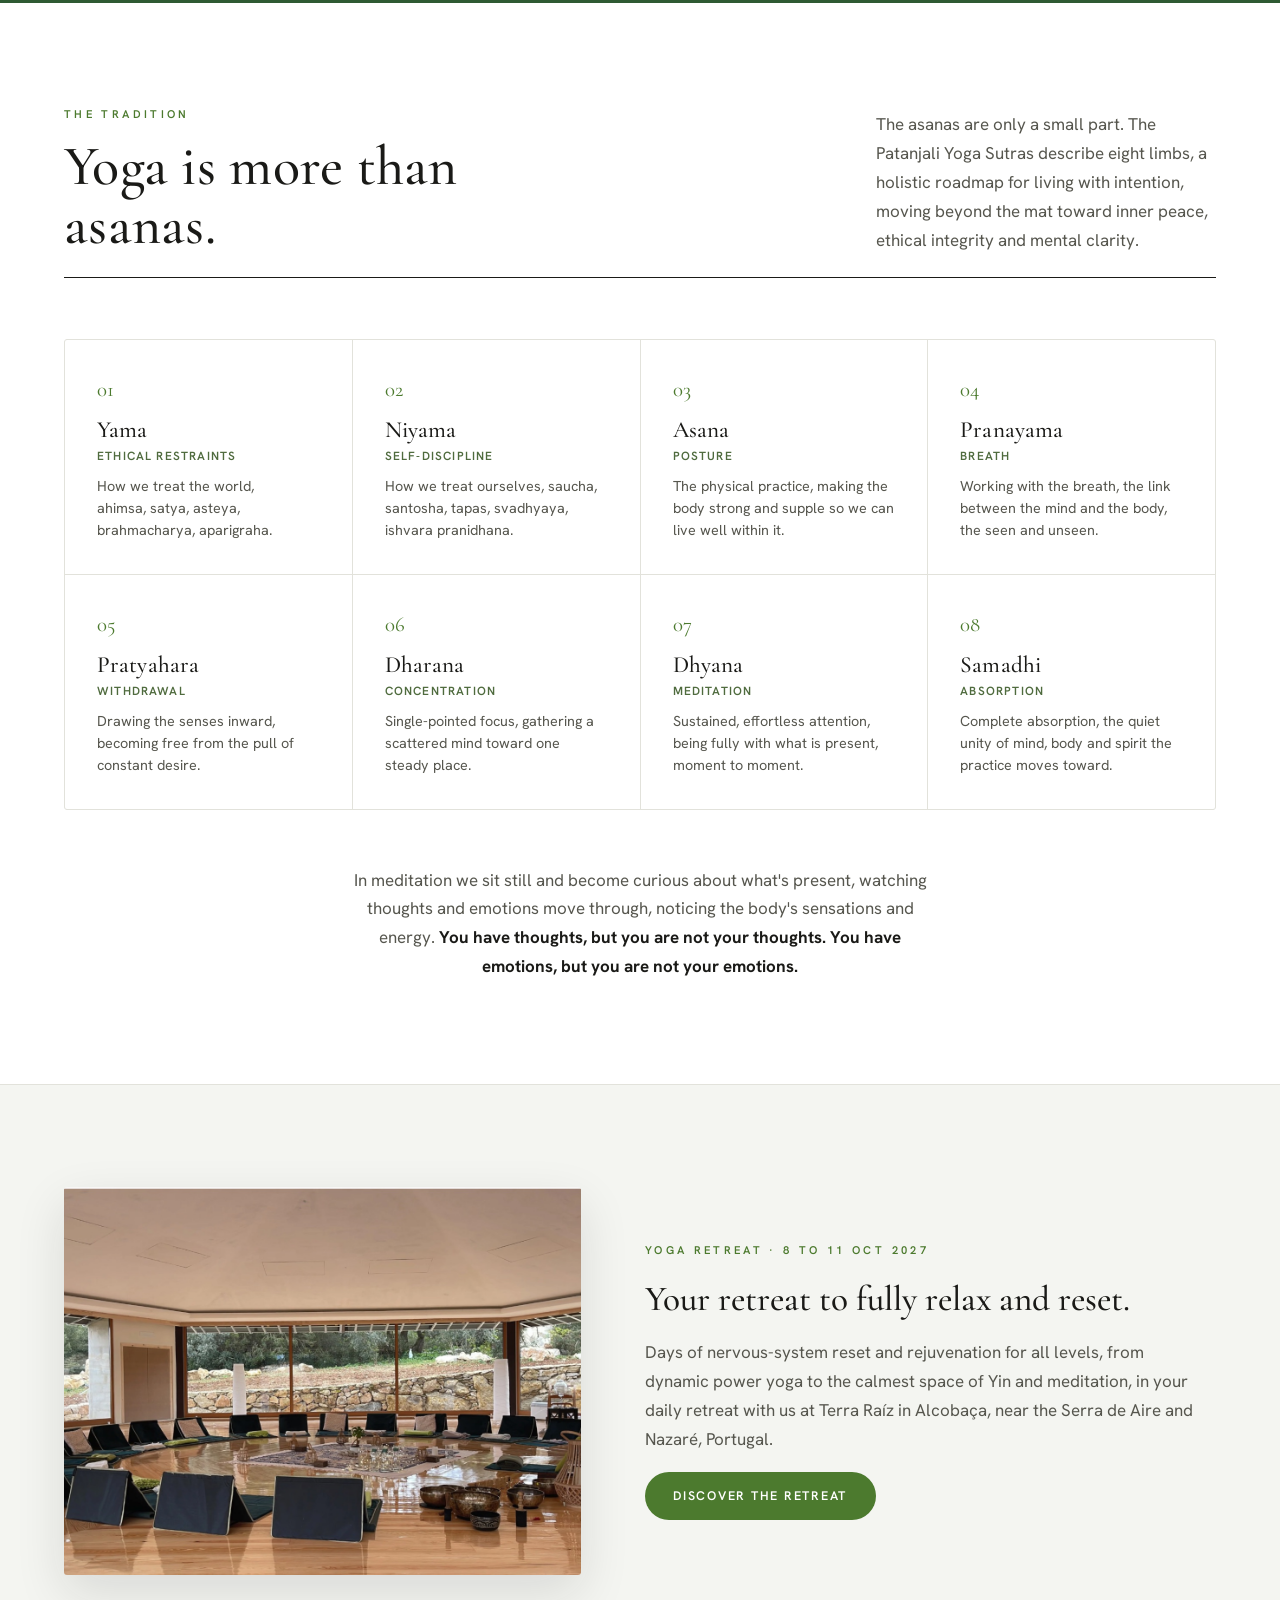
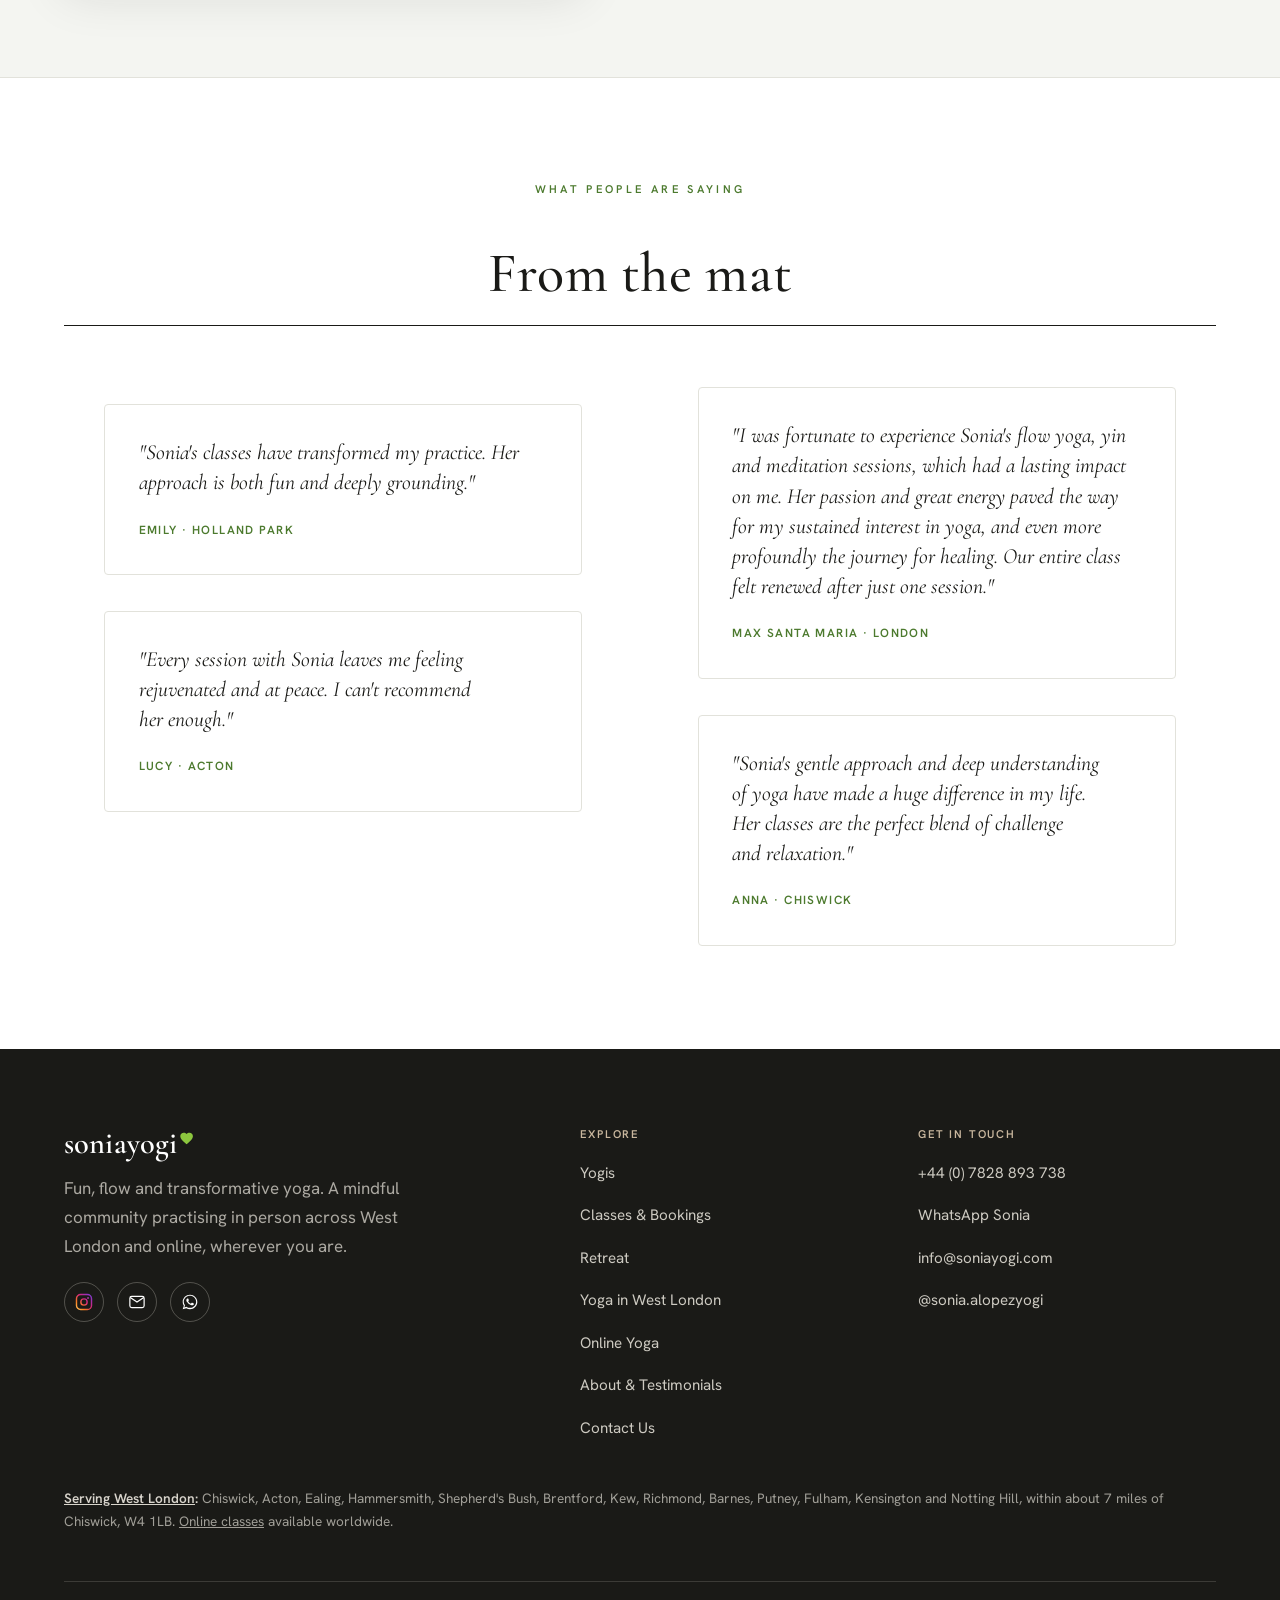
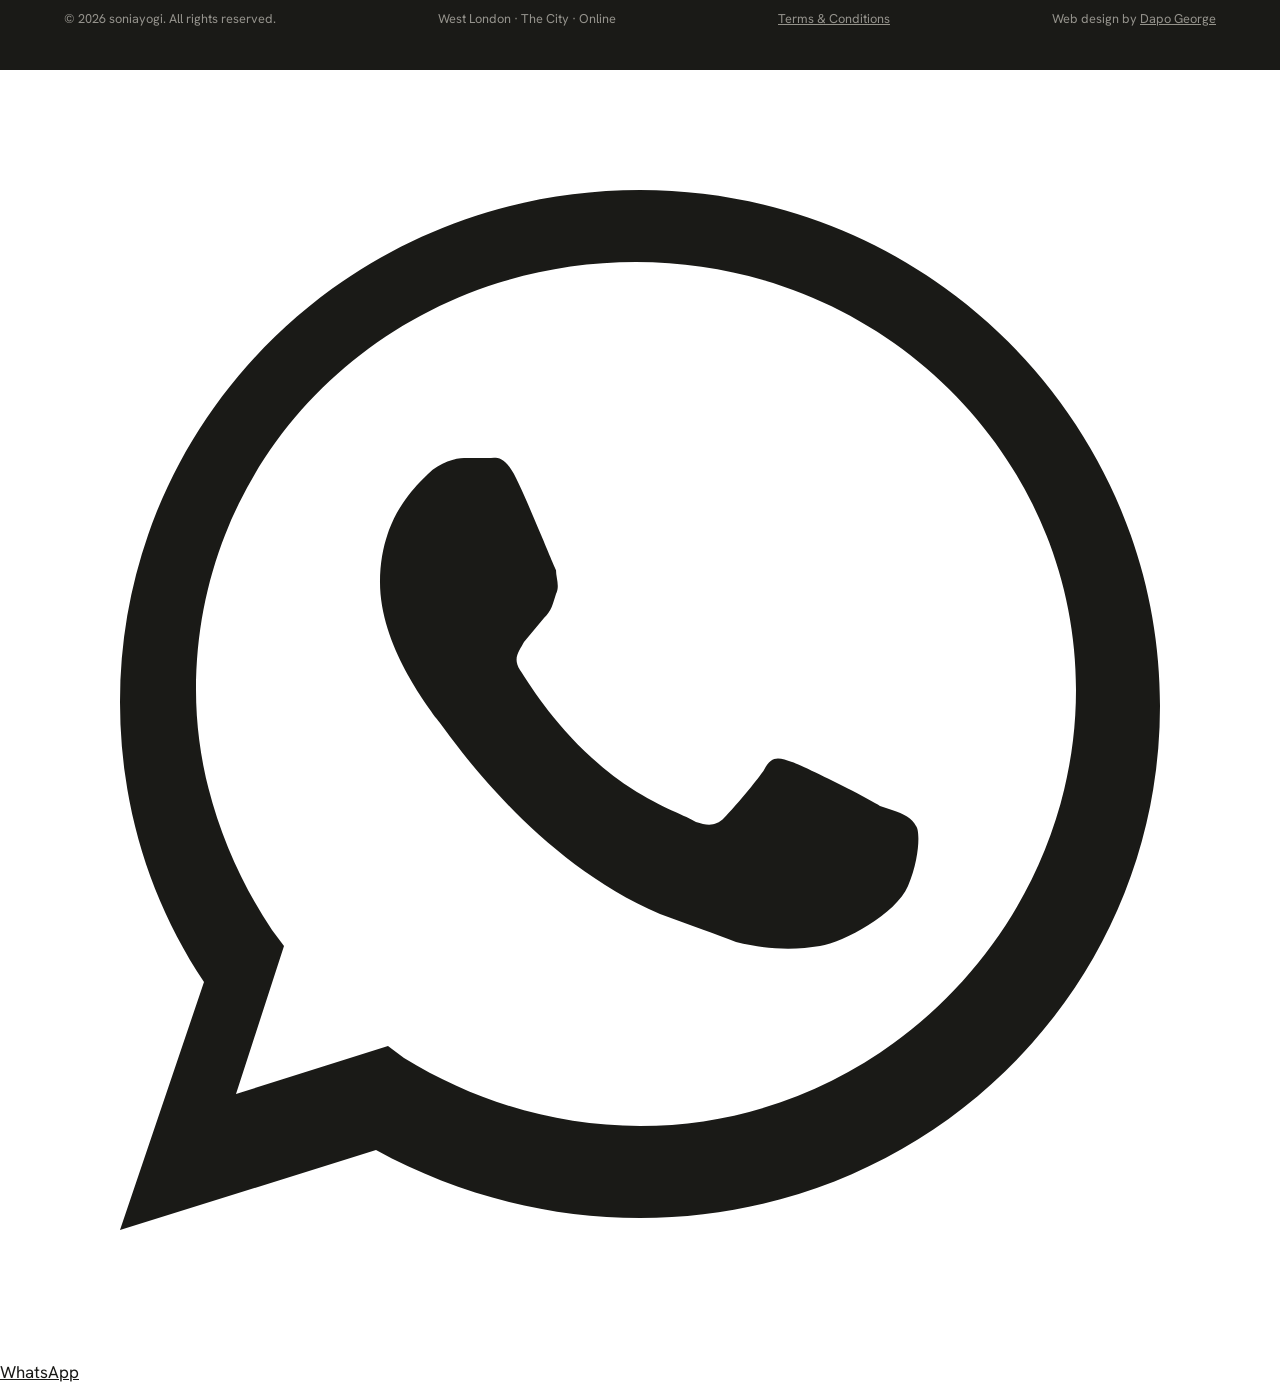
==== commit 4500d89c: "Add files via upload" ====
--- a/about-testimonials.html
+++ b/about-testimonials.html
@@ -27,16 +27,16 @@
 <meta property="og:title" content="About Sonia & Testimonials, soniayogi">
 <meta property="og:description" content="An over-500-hour Yoga Alliance certified teacher in West London & online, rooted in the yoga tradition. Philosophy, the 8 Limbs, and testimonials.">
 <meta property="og:url" content="https://soniayogi.com/about-testimonials">
-<meta property="og:image" content="images/meditation-sonia.jpg">
+<meta property="og:image" content="https://soniayogi.com/images/meditation-sonia.jpg">
 <meta property="og:locale" content="en_GB">
 <meta name="twitter:card" content="summary_large_image">
 <meta name="twitter:title" content="About Sonia & Testimonials, soniayogi">
 <meta name="twitter:description" content="An over-500-hour Yoga Alliance certified teacher in West London & online.">
-<meta name="twitter:image" content="images/meditation-sonia.jpg">
+<meta name="twitter:image" content="https://soniayogi.com/images/meditation-sonia.jpg">
 
 <link rel="preconnect" href="https://fonts.googleapis.com">
 <link rel="preconnect" href="https://fonts.gstatic.com" crossorigin>
-<link rel="stylesheet" href="assets/haven.css">
+<link rel="stylesheet" href="assets/haven.css?v=8">
 
 <script type="application/ld+json">
 {
@@ -61,7 +61,7 @@
 
 <!-- ANNOUNCEMENT -->
 <div class="announce">
-  <strong>2027 Portugal Retreat · 8 to 11 Oct</strong>, limited spaces, secure yours with a £250 deposit. <a href="retreat.html">Reserve your place →</a>
+  <strong>2027 Portugal Retreat · 8 to 11 Oct</strong>, limited spaces, first come, first served. Secure yours with a £200 deposit. <a href="retreat.html">Reserve your place →</a>
 </div>
 
 <!-- HEADER -->
@@ -77,7 +77,7 @@
     </ul>
     <div class="nav-cta">
       <a class="ig-link" href="https://www.instagram.com/sonia.alopezyogi" target="_blank" rel="noopener" aria-label="Follow @sonia.alopezyogi on Instagram">
-        <svg viewBox="0 0 24 24" fill="none" aria-hidden="true"><rect x="2" y="2" width="20" height="20" rx="5.5" stroke="currentColor" stroke-width="1.6"/><circle cx="12" cy="12" r="4.2" stroke="currentColor" stroke-width="1.6"/><circle cx="17.4" cy="6.6" r="1.25" fill="currentColor"/></svg>
+        <svg class="ig-color" viewBox="0 0 24 24" fill="none" aria-hidden="true"><defs><linearGradient id="igg1" x1="0" y1="24" x2="24" y2="0" gradientUnits="userSpaceOnUse"><stop offset="0" stop-color="#FEDA75"/><stop offset=".3" stop-color="#FA7E1E"/><stop offset=".55" stop-color="#D62976"/><stop offset=".8" stop-color="#962FBF"/><stop offset="1" stop-color="#4F5BD5"/></linearGradient></defs><rect x="2" y="2" width="20" height="20" rx="5.5" stroke="url(#igg1)" stroke-width="1.9"/><circle cx="12" cy="12" r="4.2" stroke="url(#igg1)" stroke-width="1.9"/><circle cx="17.4" cy="6.6" r="1.3" fill="url(#igg1)"/></svg>
       </a>
       <a class="btn btn-solid" href="contact-us.html">Get in touch</a>
       <button class="nav-toggle" aria-label="Toggle menu"><span></span><span></span><span></span></button>
@@ -139,7 +139,7 @@
     <div class="about-body reveal">
       <span class="label" style="display:block;margin-bottom:1rem;">Yoga retreat · 8 to 11 Oct 2027</span>
       <p class="lead">Your retreat to fully relax and reset.</p>
-      <p>Days of nervous-system reset and rejuvenation for all levels, from dynamic power yoga to the calmest space of Yin and meditation, in your daily retreat with us near the cliffs of Nazaré, Portugal.</p>
+      <p>Days of nervous-system reset and rejuvenation for all levels, from dynamic power yoga to the calmest space of Yin and meditation, in your daily retreat with us at Terra Raíz in Alcobaça, near the Serra de Aire and Nazaré, Portugal.</p>
       <a class="btn btn-clay" href="retreat.html">Discover the retreat</a>
     </div>
   </div>
@@ -168,11 +168,12 @@
       <p>Fun, flow and transformative yoga. A mindful community practising in person across West London and online, wherever you are.</p>
       <div class="footer-social">
         <a href="https://www.instagram.com/sonia.alopezyogi" target="_blank" rel="noopener" aria-label="Instagram @sonia.alopezyogi">
-          <svg viewBox="0 0 24 24" fill="none" aria-hidden="true"><rect x="2" y="2" width="20" height="20" rx="5.5" stroke="currentColor" stroke-width="1.6"/><circle cx="12" cy="12" r="4.2" stroke="currentColor" stroke-width="1.6"/><circle cx="17.4" cy="6.6" r="1.25" fill="currentColor"/></svg>
+          <svg class="ig-color" viewBox="0 0 24 24" fill="none" aria-hidden="true"><defs><linearGradient id="igg2" x1="0" y1="24" x2="24" y2="0" gradientUnits="userSpaceOnUse"><stop offset="0" stop-color="#FEDA75"/><stop offset=".3" stop-color="#FA7E1E"/><stop offset=".55" stop-color="#D62976"/><stop offset=".8" stop-color="#962FBF"/><stop offset="1" stop-color="#4F5BD5"/></linearGradient></defs><rect x="2" y="2" width="20" height="20" rx="5.5" stroke="url(#igg2)" stroke-width="1.9"/><circle cx="12" cy="12" r="4.2" stroke="url(#igg2)" stroke-width="1.9"/><circle cx="17.4" cy="6.6" r="1.3" fill="url(#igg2)"/></svg>
         </a>
-        <a href="mailto:info@soniayogi.com" aria-label="Email">
+        <a class="email-btn" href="mailto:info@soniayogi.com" aria-label="Email info@soniayogi.com">
           <svg viewBox="0 0 24 24" fill="none" aria-hidden="true"><rect x="2.5" y="4.5" width="19" height="15" rx="2.5" stroke="currentColor" stroke-width="1.6"/><path d="M3 6l9 6 9-6" stroke="currentColor" stroke-width="1.6" fill="none"/></svg>
         </a>
+        <a class="wa-btn" href="https://wa.me/447828893738?text=Hi%20Sonia%2C%20I%20found%20you%20on%20soniayogi.com%20and%20would%20like%20to%20ask%20about" target="_blank" rel="noopener" aria-label="WhatsApp +44 7828 893 738"><svg viewBox="0 0 32 32" aria-hidden="true"><path fill="currentColor" d="M16 3C8.8 3 3 8.7 3 15.8c0 2.5.7 4.9 2.1 7L3 29l6.4-2c2 1.1 4.3 1.7 6.6 1.7 7.2 0 13-5.7 13-12.8S23.2 3 16 3zm0 23.4c-2.1 0-4.1-.6-5.9-1.7l-.4-.3-3.8 1.2 1.2-3.7-.3-.4c-1.2-1.8-1.9-3.9-1.9-6 0-6 4.9-10.7 11-10.7s11 4.8 11 10.7-4.9 10.9-10.9 10.9zm6-8c-.3-.2-1.9-1-2.2-1.1-.3-.1-.5-.2-.7.2-.2.3-.8 1-1 1.2-.2.2-.4.2-.7.1-.3-.2-1.4-.5-2.6-1.6-1-.9-1.6-1.9-1.8-2.2-.2-.3 0-.5.1-.7l.5-.6c.2-.2.2-.3.3-.6.1-.2 0-.4 0-.6-.1-.2-.7-1.7-1-2.3-.3-.6-.5-.5-.7-.5h-.6c-.2 0-.6.1-.9.4-.3.3-1.2 1.1-1.2 2.7s1.2 3.1 1.4 3.4c.2.2 2.3 3.5 5.6 4.9.8.3 1.4.5 1.9.7.8.2 1.5.2 2.1.1.6-.1 1.9-.8 2.2-1.5.3-.7.3-1.4.2-1.5-.1-.2-.3-.3-.6-.4z"/></svg></a>
       </div>
     </div>
     <div class="footer-col">
@@ -181,6 +182,8 @@
         <li><a href="index.html">Yogis</a></li>
         <li><a href="classes-bookings.html">Classes &amp; Bookings</a></li>
         <li><a href="retreat.html">Retreat</a></li>
+        <li><a href="yoga-west-london.html">Yoga in West London</a></li>
+        <li><a href="online-yoga.html">Online Yoga</a></li>
         <li><a href="about-testimonials.html">About &amp; Testimonials</a></li>
         <li><a href="contact-us.html">Contact Us</a></li>
       </ul>
@@ -189,21 +192,24 @@
       <h4>Get in touch</h4>
       <ul>
         <li><a href="tel:+447828893738">+44 (0) 7828 893 738</a></li>
+        <li><a href="https://wa.me/447828893738?text=Hi%20Sonia%2C%20I%20found%20you%20on%20soniayogi.com%20and%20would%20like%20to%20ask%20about" target="_blank" rel="noopener">WhatsApp Sonia</a></li>
         <li><a href="mailto:info@soniayogi.com">info@soniayogi.com</a></li>
         <li><a href="https://www.instagram.com/sonia.alopezyogi" target="_blank" rel="noopener">@sonia.alopezyogi</a></li>
       </ul>
     </div>
   </div>
   <div class="footer-areas">
-    <strong>Serving West London:</strong> Chiswick, Acton, Ealing, Hammersmith, Shepherd's Bush, Brentford, Kew, Richmond, Barnes, Putney, Fulham, Kensington and Notting Hill, within about 7 miles of Chiswick, W4 1LB. Online classes available worldwide.
+    <strong><a href="yoga-west-london.html">Serving West London</a>:</strong> Chiswick, Acton, Ealing, Hammersmith, Shepherd's Bush, Brentford, Kew, Richmond, Barnes, Putney, Fulham, Kensington and Notting Hill, within about 7 miles of Chiswick, W4 1LB. <a href="online-yoga.html">Online classes</a> available worldwide.
   </div>
   <div class="footer-bottom">
     <span>© 2026 soniayogi. All rights reserved.</span>
     <span>West London · The City · Online</span>
+    <span><a href="terms.html">Terms &amp; Conditions</a></span>
     <span>Web design by <a href="https://dapogeorge.com" target="_blank" rel="noopener">Dapo George</a></span>
   </div>
 </footer>
 
+<a class="wa-fab" href="https://wa.me/447828893738?text=Hi%20Sonia%2C%20I%20found%20you%20on%20soniayogi.com%20and%20would%20like%20to%20ask%20about" target="_blank" rel="noopener" aria-label="Chat with Sonia on WhatsApp, +44 7828 893 738"><svg viewBox="0 0 32 32" aria-hidden="true"><path fill="currentColor" d="M16 3C8.8 3 3 8.7 3 15.8c0 2.5.7 4.9 2.1 7L3 29l6.4-2c2 1.1 4.3 1.7 6.6 1.7 7.2 0 13-5.7 13-12.8S23.2 3 16 3zm0 23.4c-2.1 0-4.1-.6-5.9-1.7l-.4-.3-3.8 1.2 1.2-3.7-.3-.4c-1.2-1.8-1.9-3.9-1.9-6 0-6 4.9-10.7 11-10.7s11 4.8 11 10.7-4.9 10.9-10.9 10.9zm6-8c-.3-.2-1.9-1-2.2-1.1-.3-.1-.5-.2-.7.2-.2.3-.8 1-1 1.2-.2.2-.4.2-.7.1-.3-.2-1.4-.5-2.6-1.6-1-.9-1.6-1.9-1.8-2.2-.2-.3 0-.5.1-.7l.5-.6c.2-.2.2-.3.3-.6.1-.2 0-.4 0-.6-.1-.2-.7-1.7-1-2.3-.3-.6-.5-.5-.7-.5h-.6c-.2 0-.6.1-.9.4-.3.3-1.2 1.1-1.2 2.7s1.2 3.1 1.4 3.4c.2.2 2.3 3.5 5.6 4.9.8.3 1.4.5 1.9.7.8.2 1.5.2 2.1.1.6-.1 1.9-.8 2.2-1.5.3-.7.3-1.4.2-1.5-.1-.2-.3-.3-.6-.4z"/></svg><span class="wa-fab-text">WhatsApp</span></a>
 <script src="assets/site.js"></script>
 </body>
 </html>
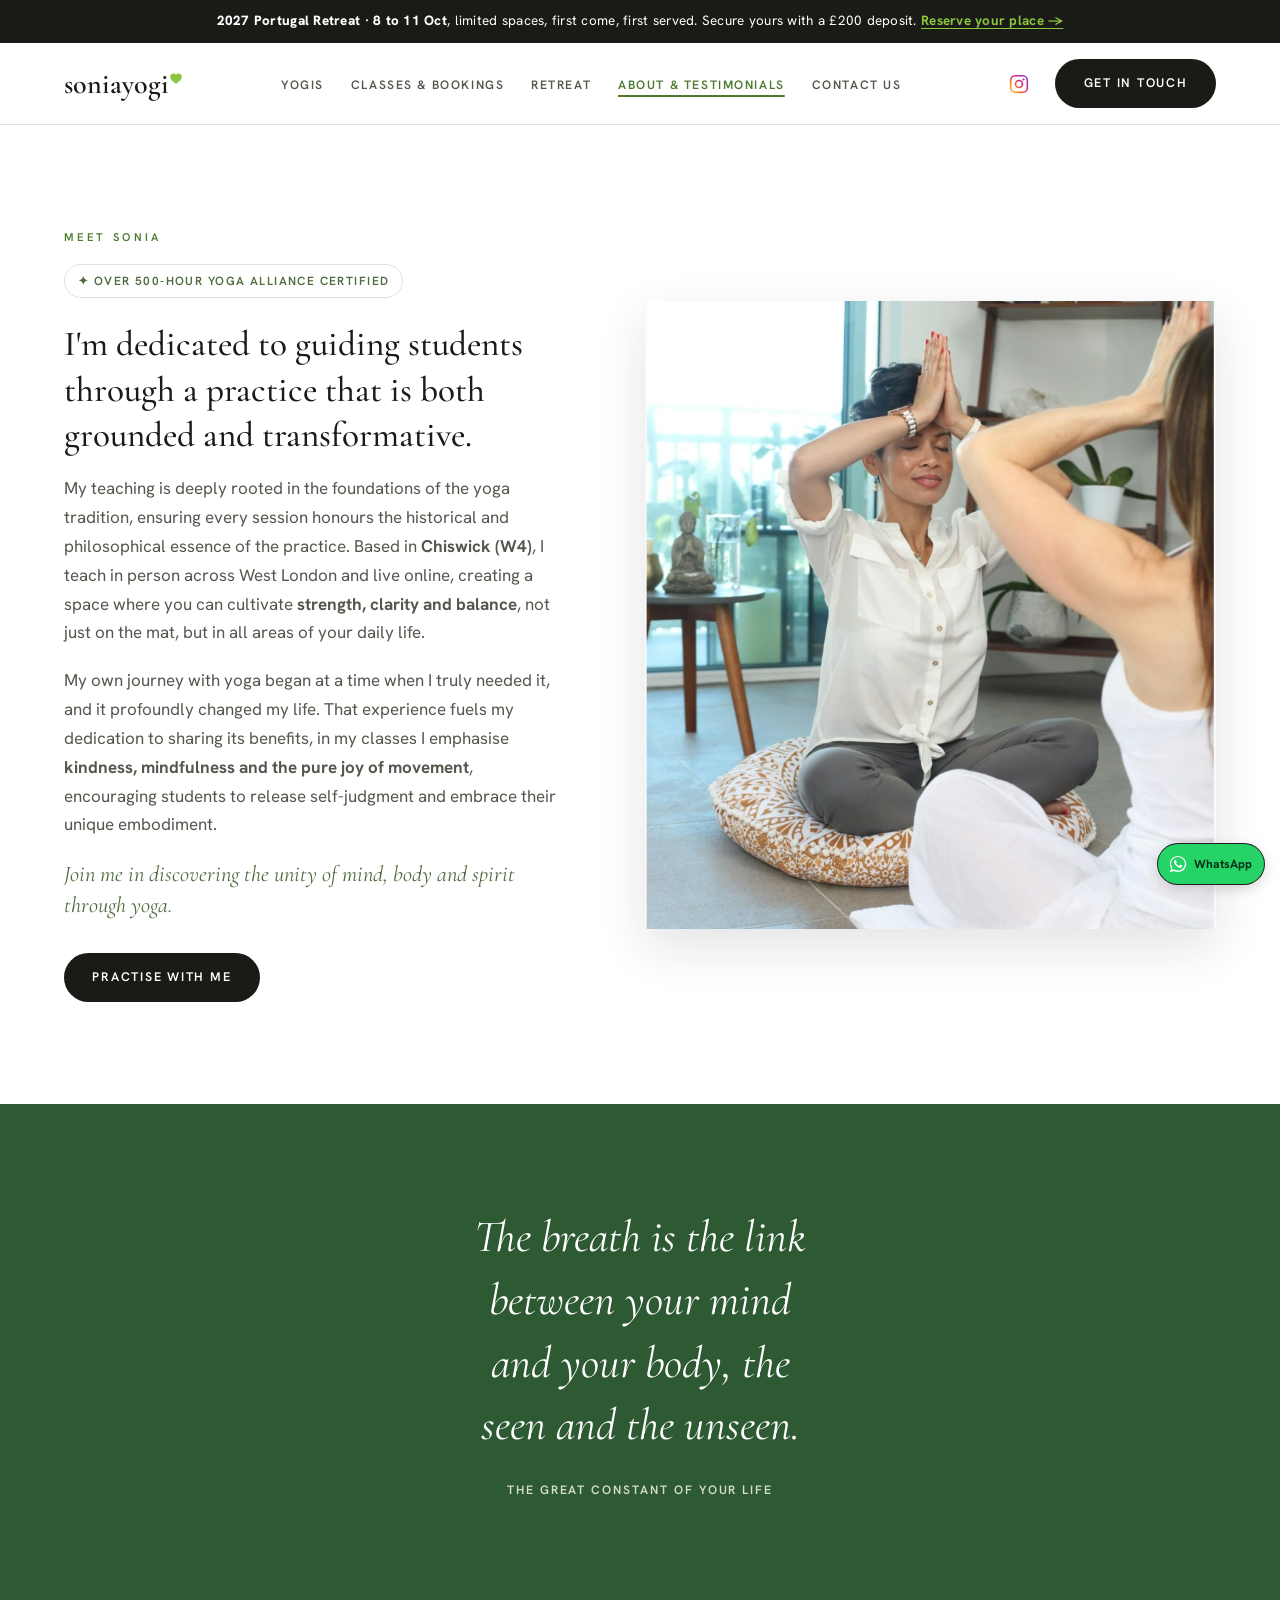
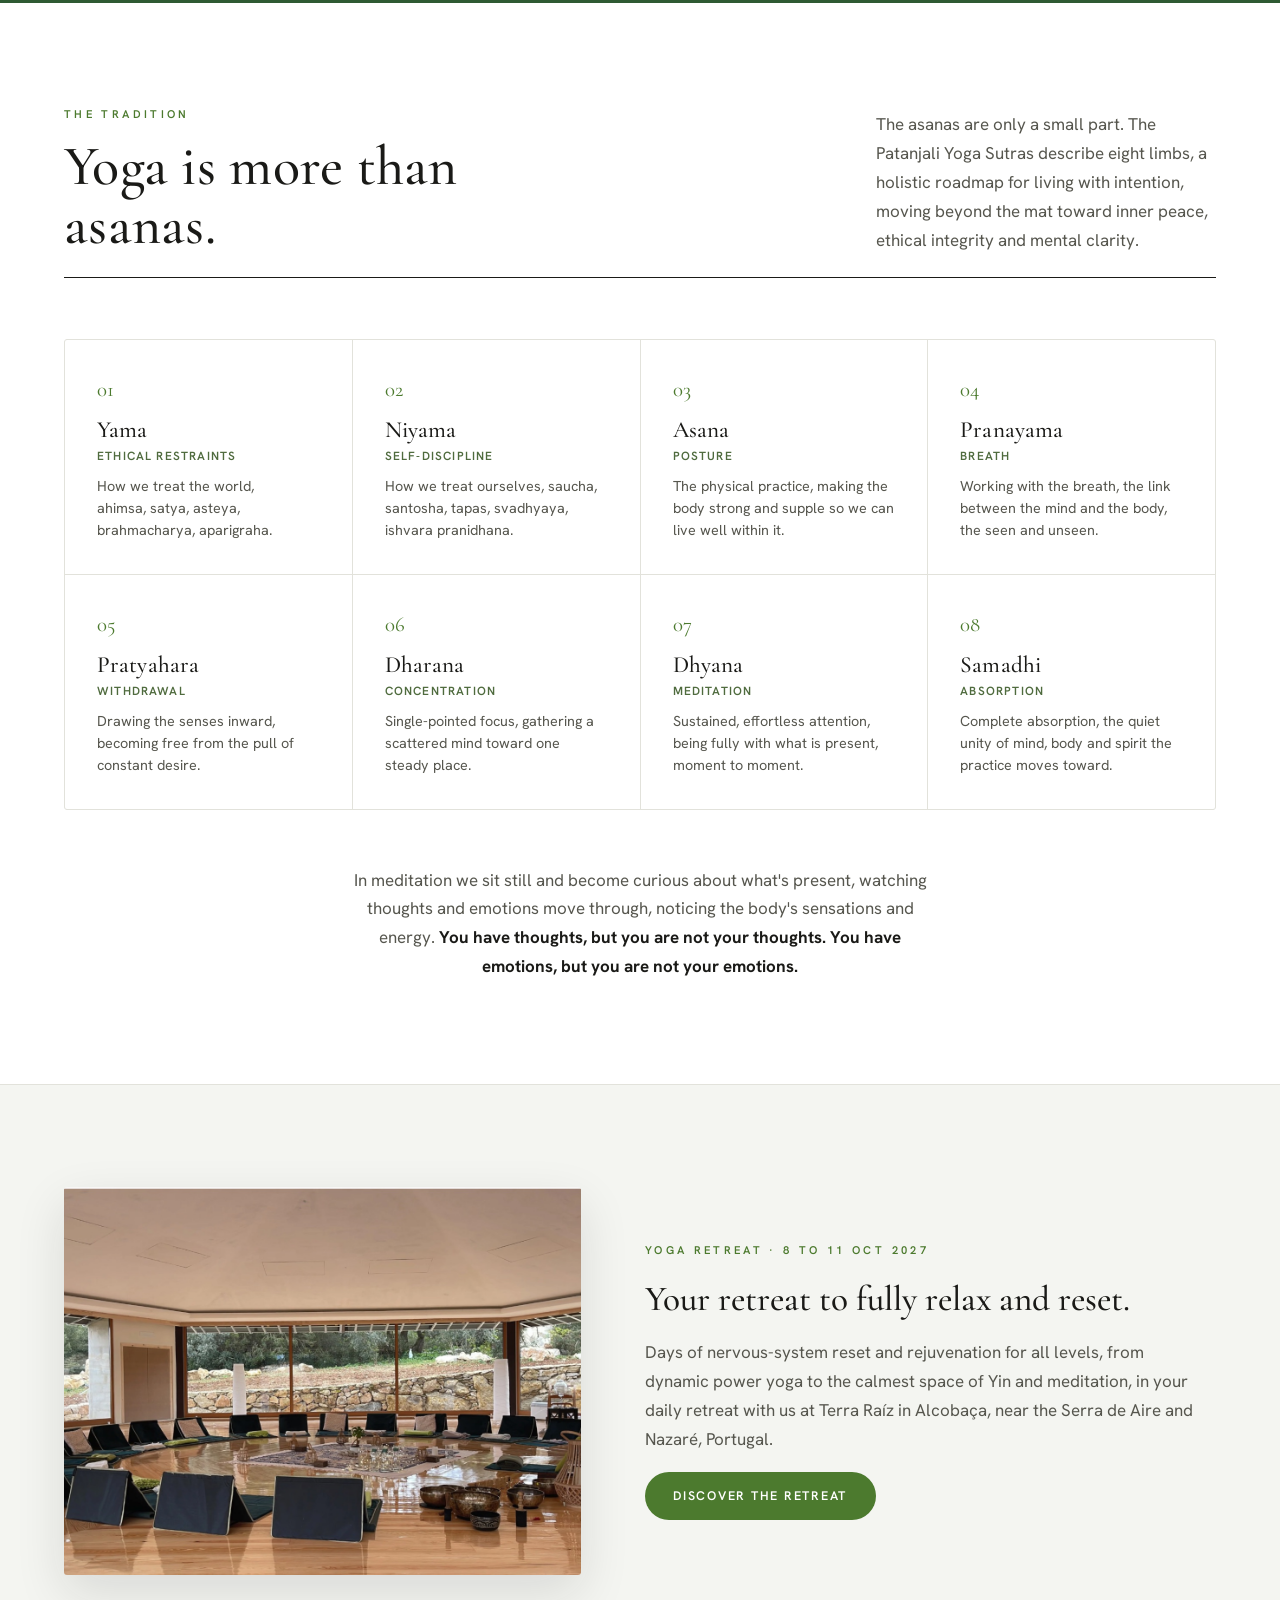
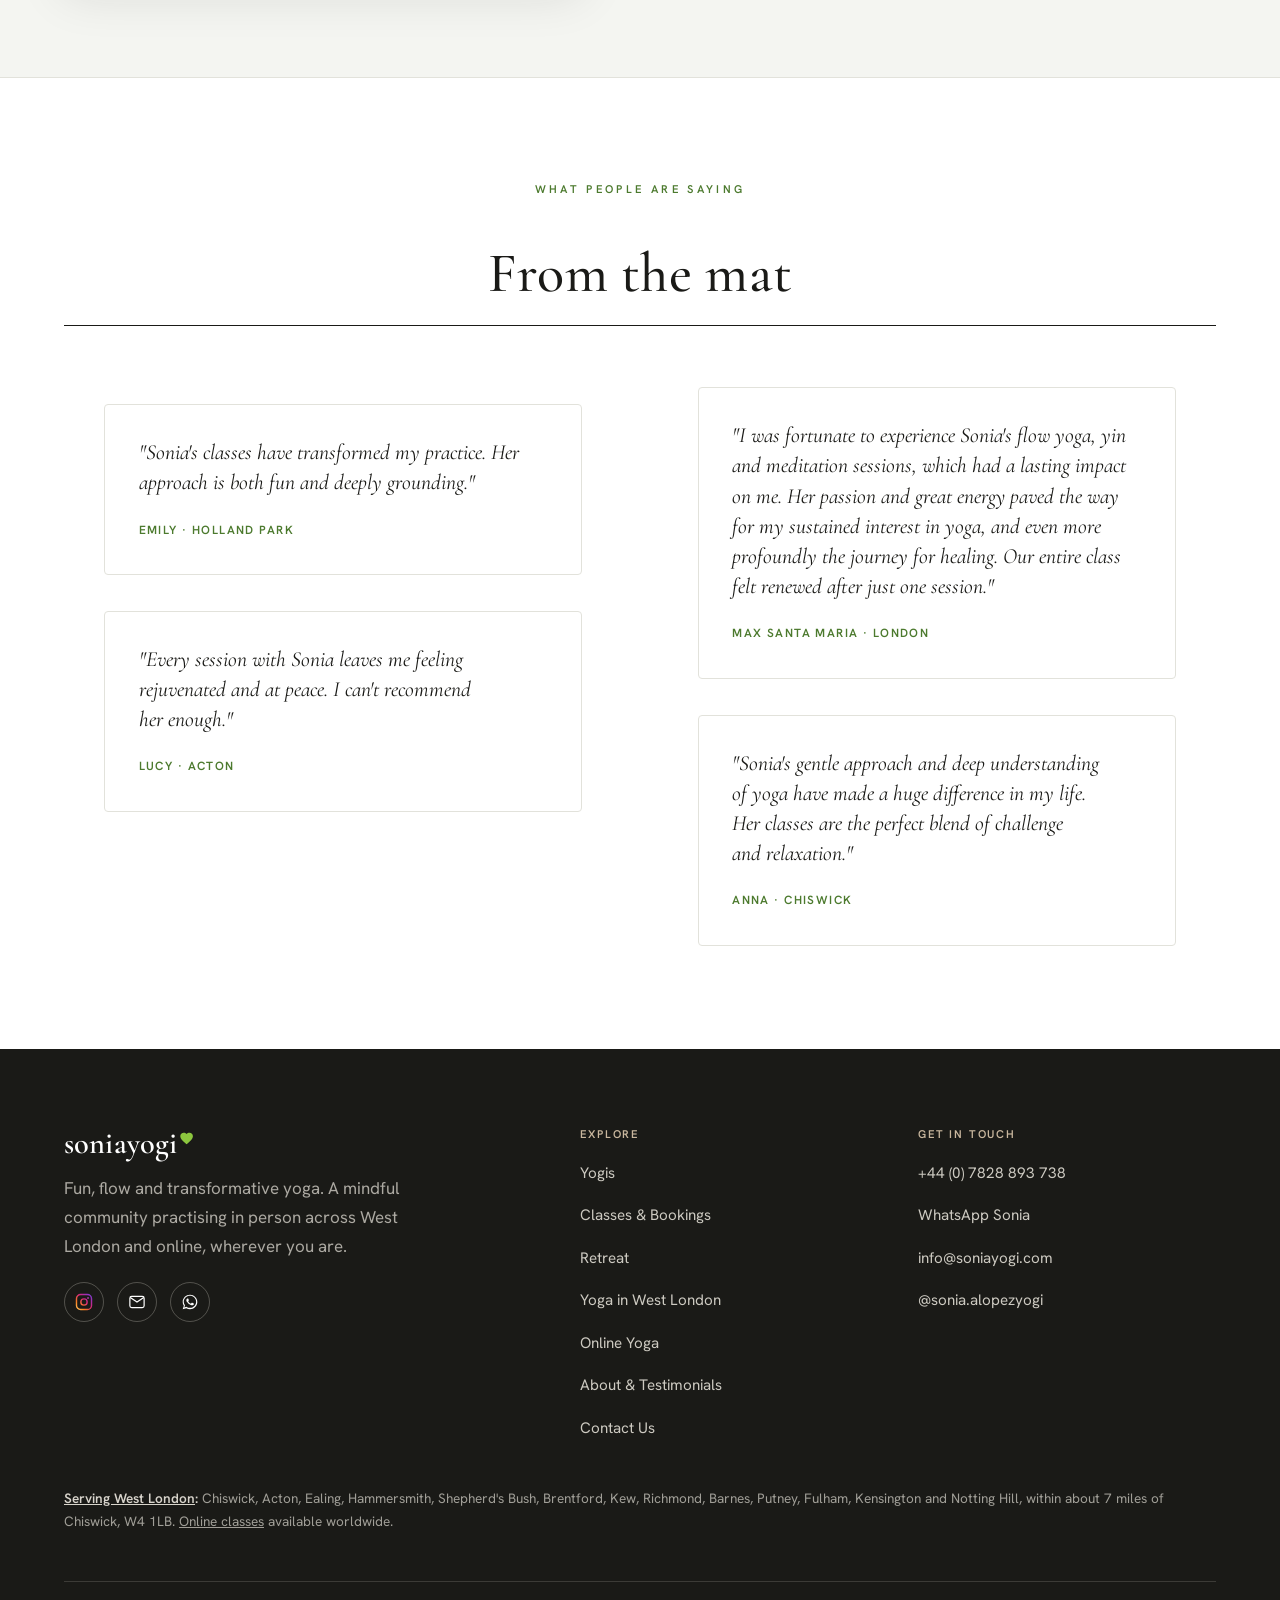
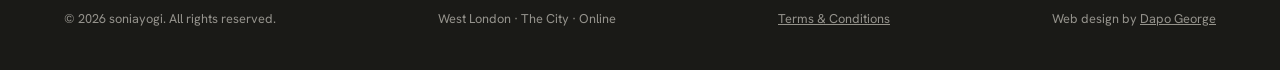
==== commit ef028952: "Add files via upload" ====
--- a/about-testimonials.html
+++ b/about-testimonials.html
@@ -36,7 +36,7 @@
 
 <link rel="preconnect" href="https://fonts.googleapis.com">
 <link rel="preconnect" href="https://fonts.gstatic.com" crossorigin>
-<link rel="stylesheet" href="assets/haven.css?v=8">
+<link rel="stylesheet" href="assets/haven.css?v=9">
 
 <script type="application/ld+json">
 {
@@ -173,7 +173,7 @@
         <a class="email-btn" href="mailto:info@soniayogi.com" aria-label="Email info@soniayogi.com">
           <svg viewBox="0 0 24 24" fill="none" aria-hidden="true"><rect x="2.5" y="4.5" width="19" height="15" rx="2.5" stroke="currentColor" stroke-width="1.6"/><path d="M3 6l9 6 9-6" stroke="currentColor" stroke-width="1.6" fill="none"/></svg>
         </a>
-        <a class="wa-btn" href="https://wa.me/447828893738?text=Hi%20Sonia%2C%20I%20found%20you%20on%20soniayogi.com%20and%20would%20like%20to%20ask%20about" target="_blank" rel="noopener" aria-label="WhatsApp +44 7828 893 738"><svg viewBox="0 0 32 32" aria-hidden="true"><path fill="currentColor" d="M16 3C8.8 3 3 8.7 3 15.8c0 2.5.7 4.9 2.1 7L3 29l6.4-2c2 1.1 4.3 1.7 6.6 1.7 7.2 0 13-5.7 13-12.8S23.2 3 16 3zm0 23.4c-2.1 0-4.1-.6-5.9-1.7l-.4-.3-3.8 1.2 1.2-3.7-.3-.4c-1.2-1.8-1.9-3.9-1.9-6 0-6 4.9-10.7 11-10.7s11 4.8 11 10.7-4.9 10.9-10.9 10.9zm6-8c-.3-.2-1.9-1-2.2-1.1-.3-.1-.5-.2-.7.2-.2.3-.8 1-1 1.2-.2.2-.4.2-.7.1-.3-.2-1.4-.5-2.6-1.6-1-.9-1.6-1.9-1.8-2.2-.2-.3 0-.5.1-.7l.5-.6c.2-.2.2-.3.3-.6.1-.2 0-.4 0-.6-.1-.2-.7-1.7-1-2.3-.3-.6-.5-.5-.7-.5h-.6c-.2 0-.6.1-.9.4-.3.3-1.2 1.1-1.2 2.7s1.2 3.1 1.4 3.4c.2.2 2.3 3.5 5.6 4.9.8.3 1.4.5 1.9.7.8.2 1.5.2 2.1.1.6-.1 1.9-.8 2.2-1.5.3-.7.3-1.4.2-1.5-.1-.2-.3-.3-.6-.4z"/></svg></a>
+        <a class="wa-btn" href="https://wa.me/447828893738?text=Hi%20Sonia%2C%20I%20found%20you%20on%20soniayogi.com%20and%20would%20like%20to%20ask%20about" target="_blank" rel="noopener" aria-label="WhatsApp +44 7828 893 738"><svg width="18" height="18" style="width:18px;height:18px;" viewBox="0 0 32 32" aria-hidden="true"><path fill="currentColor" d="M16 3C8.8 3 3 8.7 3 15.8c0 2.5.7 4.9 2.1 7L3 29l6.4-2c2 1.1 4.3 1.7 6.6 1.7 7.2 0 13-5.7 13-12.8S23.2 3 16 3zm0 23.4c-2.1 0-4.1-.6-5.9-1.7l-.4-.3-3.8 1.2 1.2-3.7-.3-.4c-1.2-1.8-1.9-3.9-1.9-6 0-6 4.9-10.7 11-10.7s11 4.8 11 10.7-4.9 10.9-10.9 10.9zm6-8c-.3-.2-1.9-1-2.2-1.1-.3-.1-.5-.2-.7.2-.2.3-.8 1-1 1.2-.2.2-.4.2-.7.1-.3-.2-1.4-.5-2.6-1.6-1-.9-1.6-1.9-1.8-2.2-.2-.3 0-.5.1-.7l.5-.6c.2-.2.2-.3.3-.6.1-.2 0-.4 0-.6-.1-.2-.7-1.7-1-2.3-.3-.6-.5-.5-.7-.5h-.6c-.2 0-.6.1-.9.4-.3.3-1.2 1.1-1.2 2.7s1.2 3.1 1.4 3.4c.2.2 2.3 3.5 5.6 4.9.8.3 1.4.5 1.9.7.8.2 1.5.2 2.1.1.6-.1 1.9-.8 2.2-1.5.3-.7.3-1.4.2-1.5-.1-.2-.3-.3-.6-.4z"/></svg></a>
       </div>
     </div>
     <div class="footer-col">
@@ -209,7 +209,7 @@
   </div>
 </footer>
 
-<a class="wa-fab" href="https://wa.me/447828893738?text=Hi%20Sonia%2C%20I%20found%20you%20on%20soniayogi.com%20and%20would%20like%20to%20ask%20about" target="_blank" rel="noopener" aria-label="Chat with Sonia on WhatsApp, +44 7828 893 738"><svg viewBox="0 0 32 32" aria-hidden="true"><path fill="currentColor" d="M16 3C8.8 3 3 8.7 3 15.8c0 2.5.7 4.9 2.1 7L3 29l6.4-2c2 1.1 4.3 1.7 6.6 1.7 7.2 0 13-5.7 13-12.8S23.2 3 16 3zm0 23.4c-2.1 0-4.1-.6-5.9-1.7l-.4-.3-3.8 1.2 1.2-3.7-.3-.4c-1.2-1.8-1.9-3.9-1.9-6 0-6 4.9-10.7 11-10.7s11 4.8 11 10.7-4.9 10.9-10.9 10.9zm6-8c-.3-.2-1.9-1-2.2-1.1-.3-.1-.5-.2-.7.2-.2.3-.8 1-1 1.2-.2.2-.4.2-.7.1-.3-.2-1.4-.5-2.6-1.6-1-.9-1.6-1.9-1.8-2.2-.2-.3 0-.5.1-.7l.5-.6c.2-.2.2-.3.3-.6.1-.2 0-.4 0-.6-.1-.2-.7-1.7-1-2.3-.3-.6-.5-.5-.7-.5h-.6c-.2 0-.6.1-.9.4-.3.3-1.2 1.1-1.2 2.7s1.2 3.1 1.4 3.4c.2.2 2.3 3.5 5.6 4.9.8.3 1.4.5 1.9.7.8.2 1.5.2 2.1.1.6-.1 1.9-.8 2.2-1.5.3-.7.3-1.4.2-1.5-.1-.2-.3-.3-.6-.4z"/></svg><span class="wa-fab-text">WhatsApp</span></a>
+<a class="wa-fab" style="position:fixed;right:16px;bottom:16px;z-index:90;display:inline-flex;align-items:center;justify-content:center;gap:6px;height:40px;padding:0 12px 0 10px;border-radius:999px;background:#25D366;text-decoration:none;font:700 12px/1 'Hanken Grotesk',sans-serif;box-shadow:0 0 0 1px #1E1E1E,0 4px 14px rgba(0,0,0,.18);" href="https://wa.me/447828893738?text=Hi%20Sonia%2C%20I%20found%20you%20on%20soniayogi.com%20and%20would%20like%20to%20ask%20about" target="_blank" rel="noopener" aria-label="Chat with Sonia on WhatsApp, +44 7828 893 738"><svg width="20" height="20" style="width:20px;height:20px;flex-shrink:0;color:#fff;" viewBox="0 0 32 32" aria-hidden="true"><path fill="currentColor" d="M16 3C8.8 3 3 8.7 3 15.8c0 2.5.7 4.9 2.1 7L3 29l6.4-2c2 1.1 4.3 1.7 6.6 1.7 7.2 0 13-5.7 13-12.8S23.2 3 16 3zm0 23.4c-2.1 0-4.1-.6-5.9-1.7l-.4-.3-3.8 1.2 1.2-3.7-.3-.4c-1.2-1.8-1.9-3.9-1.9-6 0-6 4.9-10.7 11-10.7s11 4.8 11 10.7-4.9 10.9-10.9 10.9zm6-8c-.3-.2-1.9-1-2.2-1.1-.3-.1-.5-.2-.7.2-.2.3-.8 1-1 1.2-.2.2-.4.2-.7.1-.3-.2-1.4-.5-2.6-1.6-1-.9-1.6-1.9-1.8-2.2-.2-.3 0-.5.1-.7l.5-.6c.2-.2.2-.3.3-.6.1-.2 0-.4 0-.6-.1-.2-.7-1.7-1-2.3-.3-.6-.5-.5-.7-.5h-.6c-.2 0-.6.1-.9.4-.3.3-1.2 1.1-1.2 2.7s1.2 3.1 1.4 3.4c.2.2 2.3 3.5 5.6 4.9.8.3 1.4.5 1.9.7.8.2 1.5.2 2.1.1.6-.1 1.9-.8 2.2-1.5.3-.7.3-1.4.2-1.5-.1-.2-.3-.3-.6-.4z"/></svg><span class="wa-fab-text" style="color:#0B2E16;">WhatsApp</span></a>
 <script src="assets/site.js"></script>
 </body>
 </html>
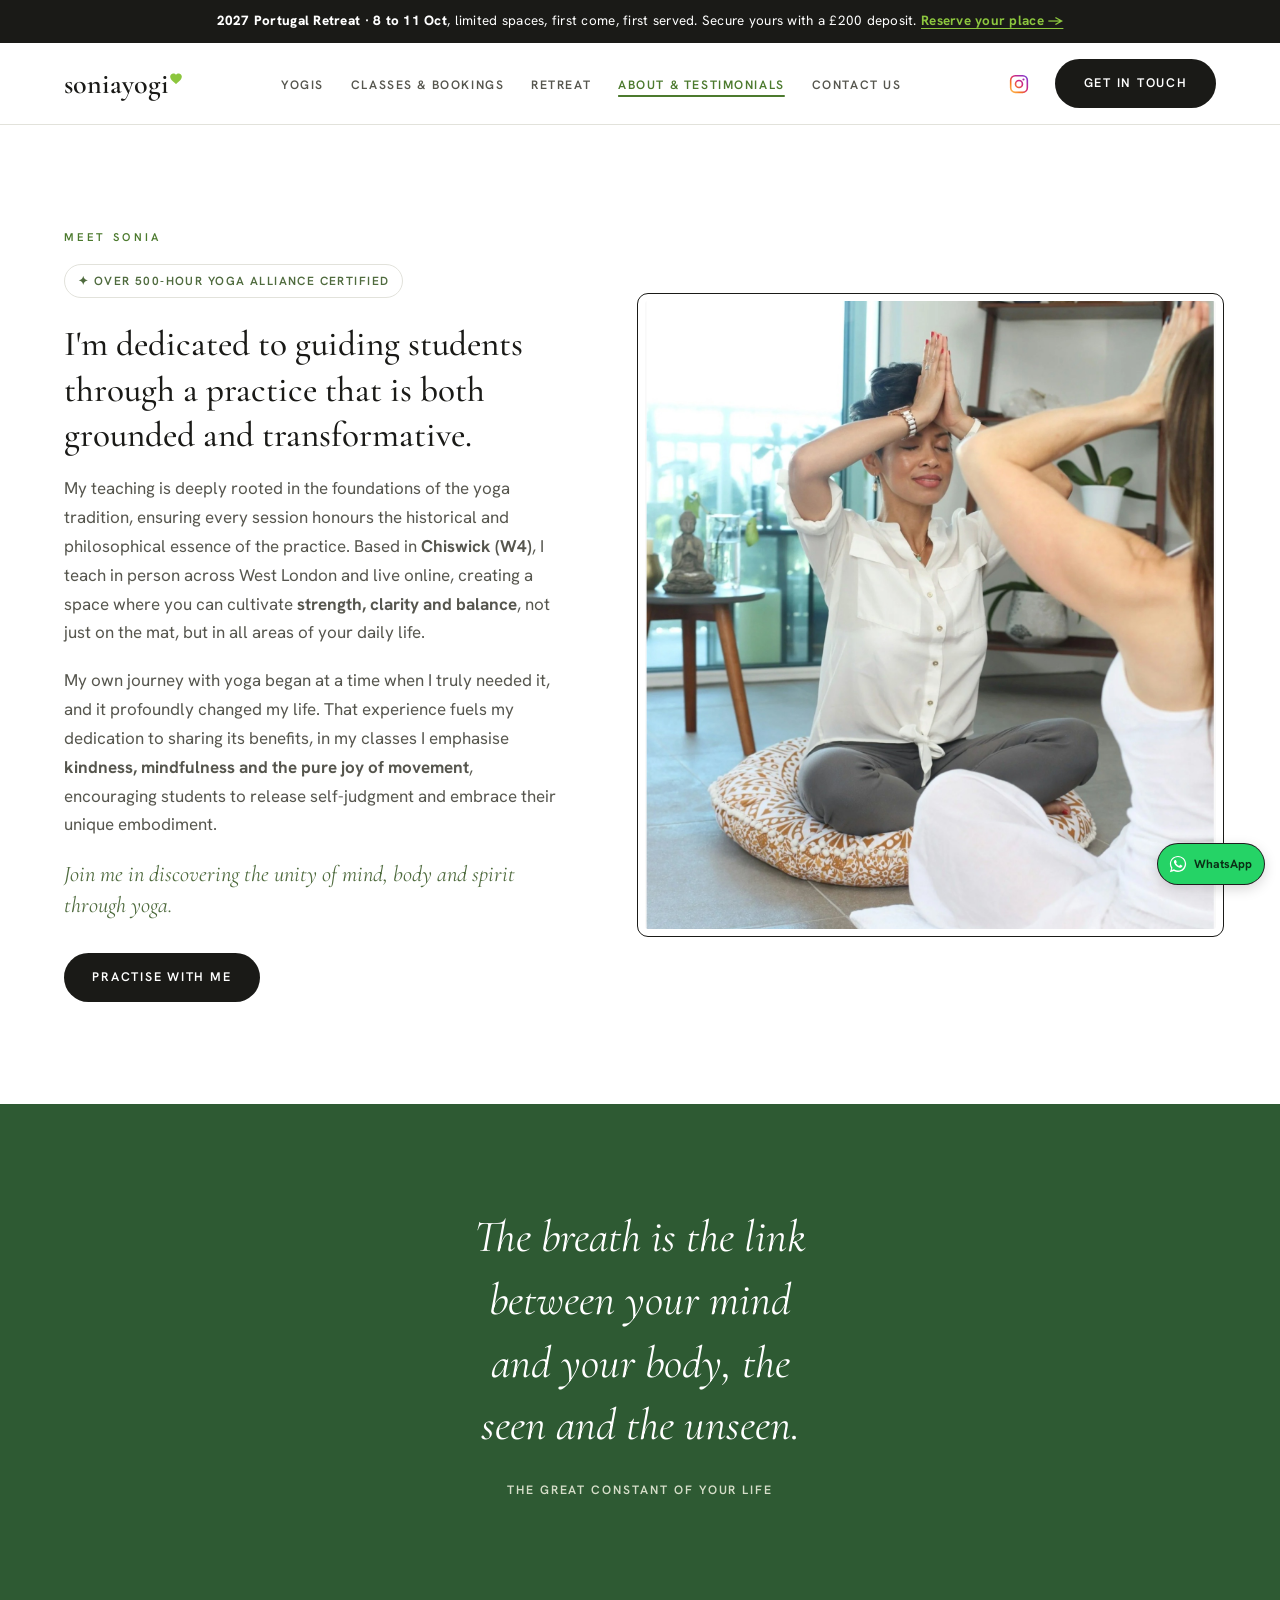
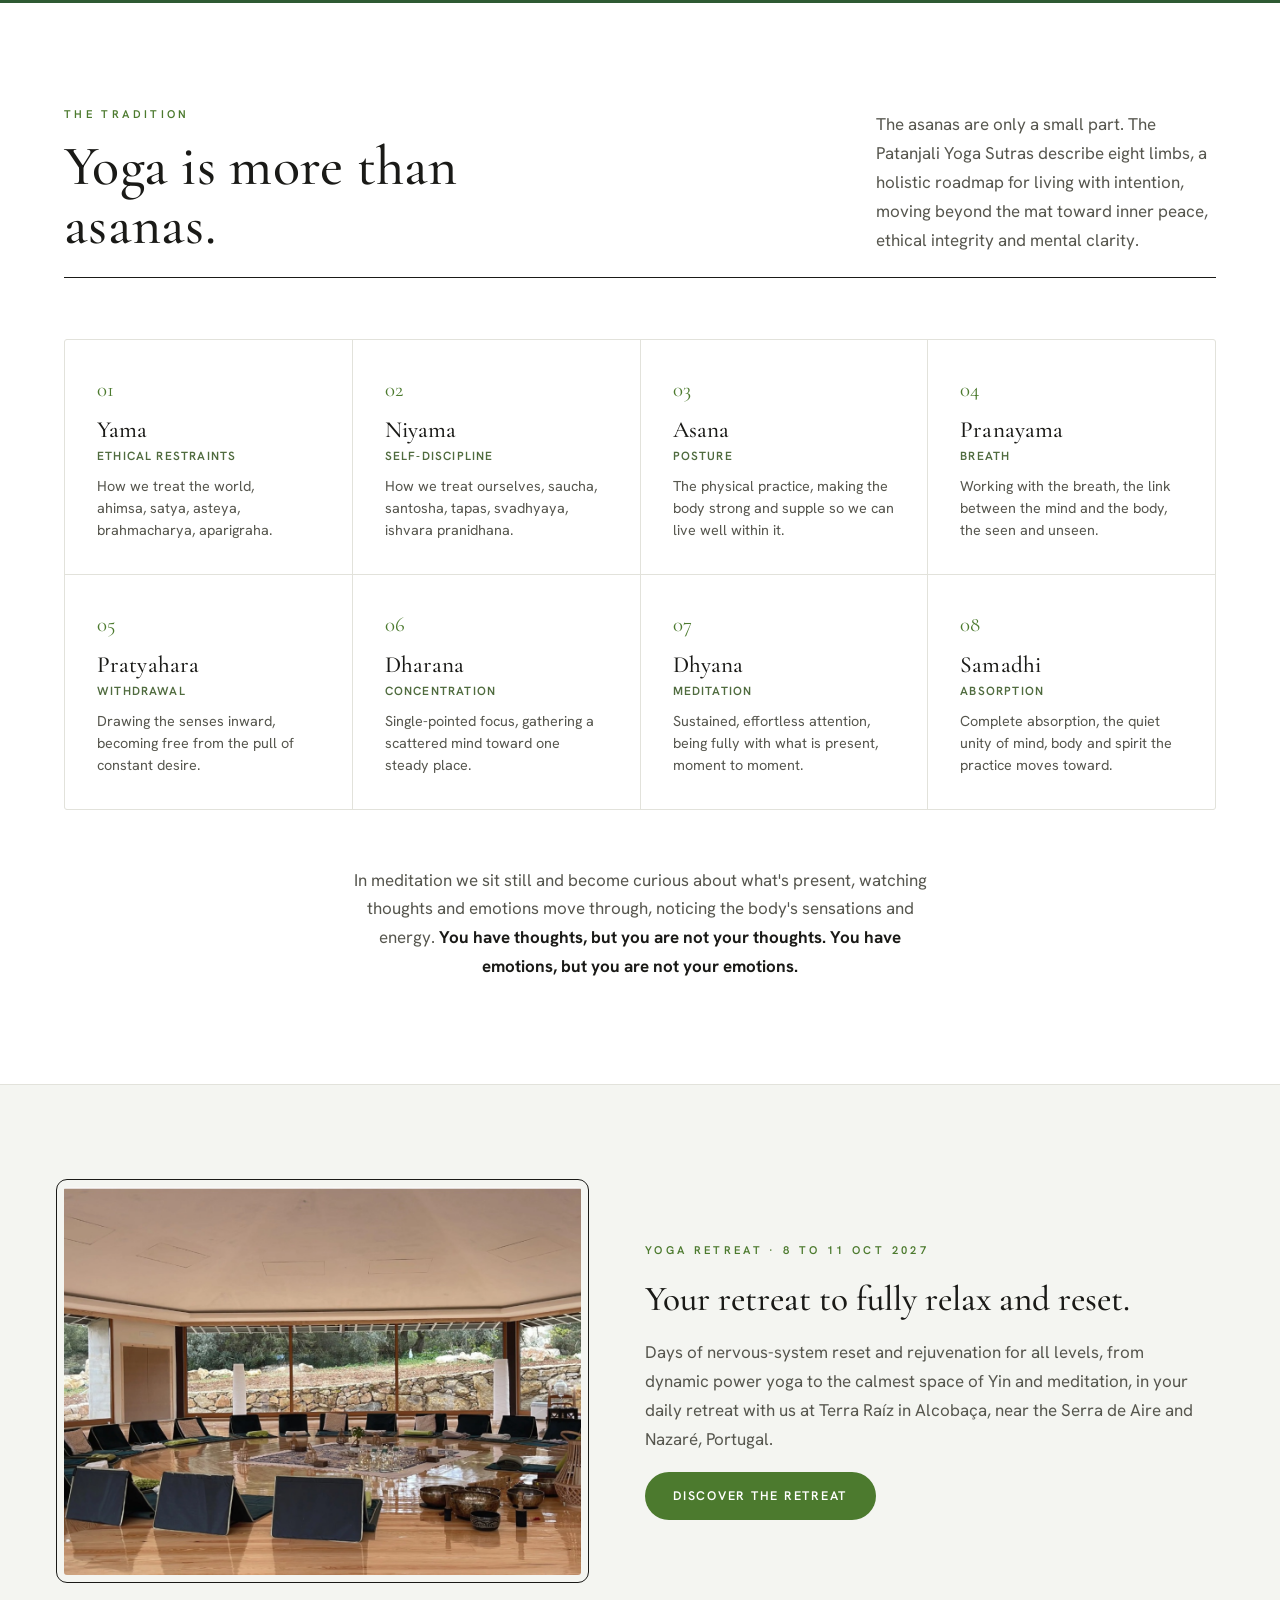
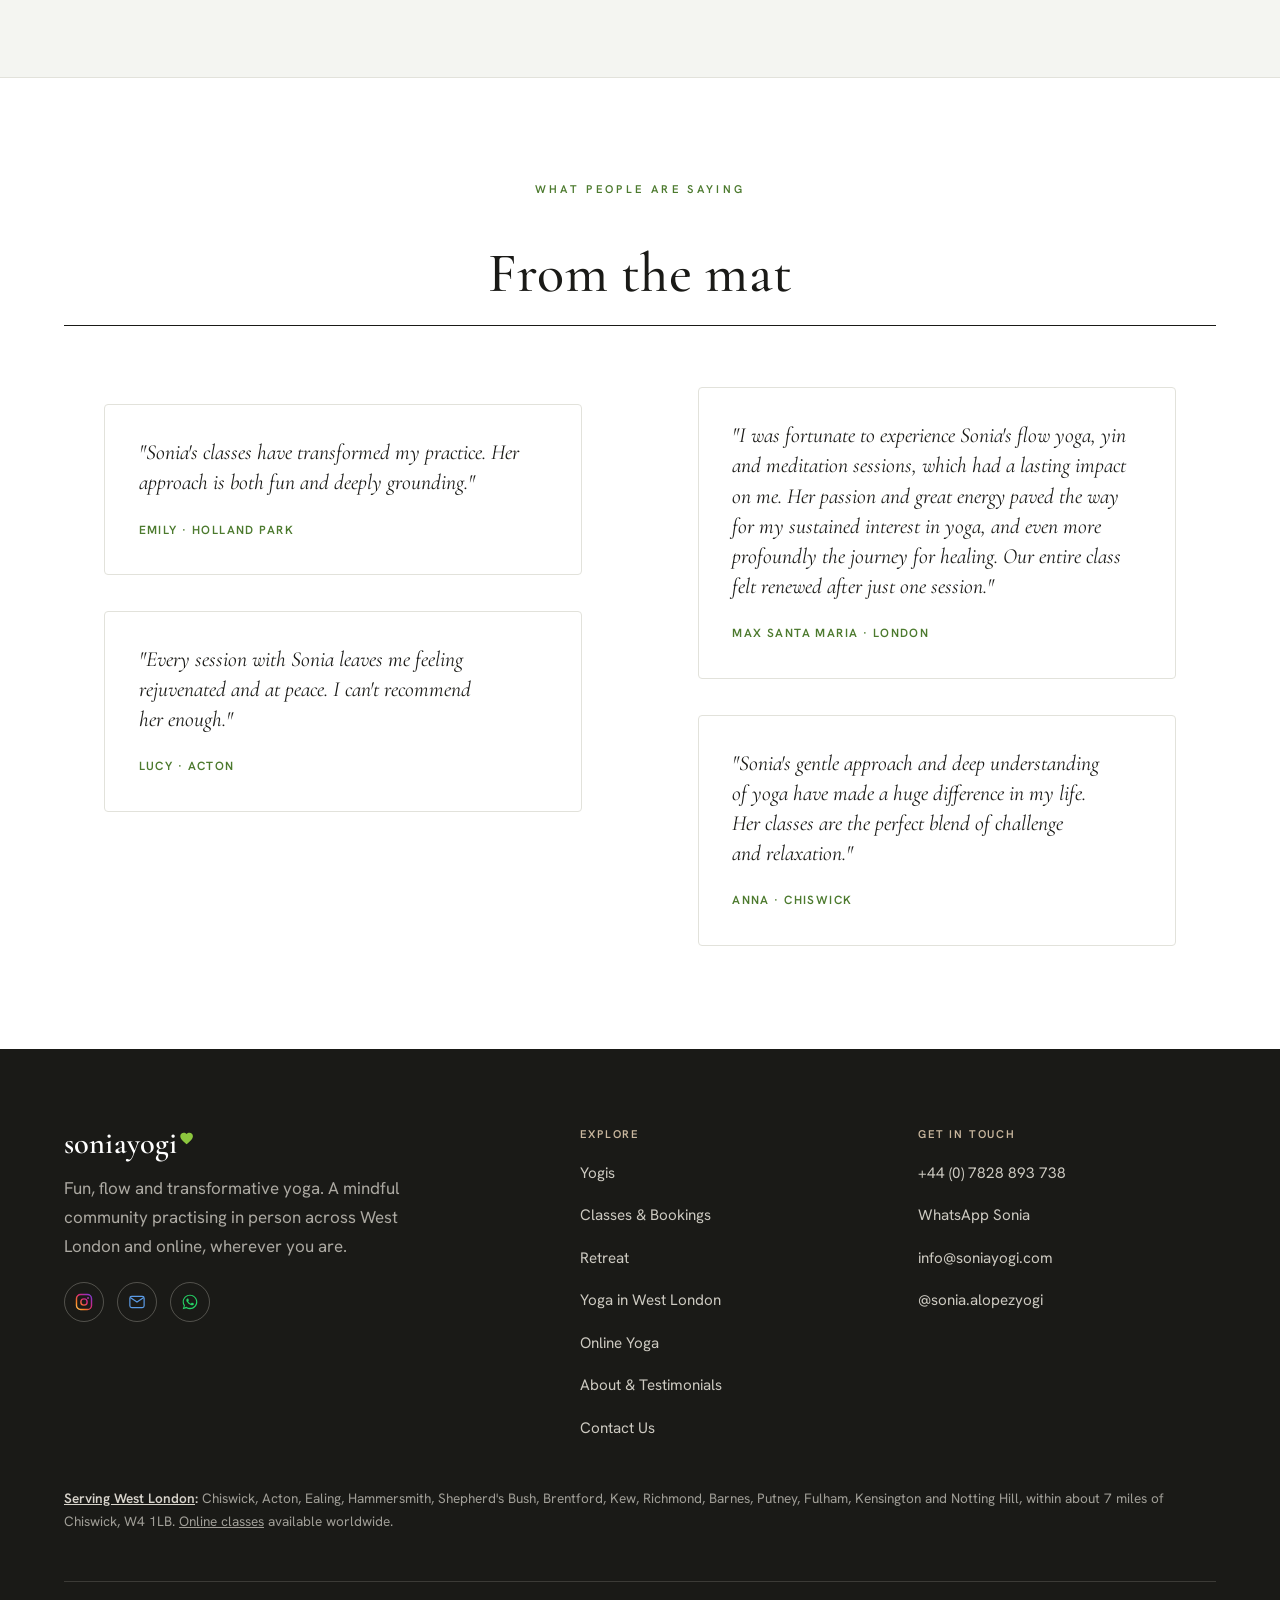
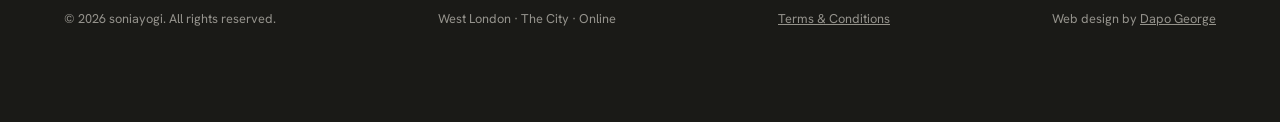
==== commit b42c4196: "Add files via upload" ====
--- a/about-testimonials.html
+++ b/about-testimonials.html
@@ -55,6 +55,43 @@
   "sameAs": ["https://www.instagram.com/sonia.alopezyogi"]
 }
 </script>
+<style id="site-fixes">
+/* ---------- thin line frame on images ---------- */
+.hero-img,.svc .ph,.class-media,.about-img,.stillness-img,.retreat-feature-media,.retreat-detail .media,.rt-hero-img,.rt-media.single img{outline:1px solid var(--ink);outline-offset:7px;box-shadow:none;}
+.band-sage .stillness-img,.band-sage .retreat-feature-media,.band-sage .retreat-detail .media,.band-sage .rt-media.single img{outline-color:rgba(255,255,255,.75);}
+.svc .ph{margin-bottom:calc(1.4rem + 8px);}
+
+/* instagram brand colours */
+.footer-social a:hover .ig-color *{stroke:#fff;}
+.footer-social a:hover .ig-color circle:last-child{fill:#fff;}
+
+/* email buttons, blue */
+.footer-social a.email-btn{background:transparent;border-color:rgba(250,246,236,.25);color:#5B9BE6;}
+.footer-social a.email-btn:hover{background:transparent;border-color:#5B9BE6;color:#8AB8F0;}
+.btn-email{background:transparent;border-color:#1A5FB4;color:#1A5FB4;}
+.btn-email:hover{background:transparent;border-color:#134A8E;color:#134A8E;transform:translateY(-2px);}
+/* email buttons, blue */
+.footer-social a.email-btn{background:transparent;border-color:rgba(250,246,236,.25);color:#5B9BE6;}
+.footer-social a.email-btn:hover{background:transparent;border-color:#5B9BE6;color:#8AB8F0;}
+.btn-email{background:transparent;border-color:#1A5FB4;color:#1A5FB4;}
+.btn-email:hover{background:transparent;border-color:#134A8E;color:#134A8E;transform:translateY(-2px);}
+/* instagram brand colours */
+.footer-social a:hover .ig-color *{stroke:#fff;}
+.footer-social a:hover .ig-color circle:last-child{fill:#fff;}
+/* ---------- WhatsApp ---------- */
+.wa-fab{position:fixed;right:16px;bottom:16px;z-index:90;display:inline-flex;align-items:center;justify-content:center;gap:6px;height:40px;padding:0 12px 0 10px;border-radius:999px;background:#25D366;color:#fff;text-decoration:none;font-family:var(--body);font-weight:700;font-size:12px;box-shadow:0 0 0 1px var(--ink),0 4px 14px rgba(0,0,0,.18);transition:transform .2s ease,background .2s ease;}
+.wa-fab svg{width:20px;height:20px;flex-shrink:0;}
+.wa-fab .wa-fab-text{color:#0B2E16;}
+.wa-fab:hover{background:#1EBE5A;transform:translateY(-2px);}
+.wa-fab:focus-visible{outline:3px solid var(--ink);outline-offset:4px;}
+@media(max-width:640px){.wa-fab{width:40px;padding:0 !important;}.wa-fab .wa-fab-text{position:absolute;width:1px;height:1px;overflow:hidden;clip:rect(0 0 0 0);white-space:nowrap;}}
+@media(prefers-reduced-motion:reduce){.wa-fab{transition:none;}.wa-fab:hover{transform:none;}}
+@media print{.wa-fab{display:none;}}
+.footer-social a.wa-btn{color:#25D366;}
+.footer-social a.wa-btn:hover{background:transparent;border-color:#25D366;color:#4BE083;}
+.footer-social a.wa-btn svg{width:20px;height:20px;}
+.site-footer{padding-bottom:calc(2.5rem + 52px);}
+</style>
 </head>
 <body>
 <a class="skip-link" href="#main">Skip to content</a>
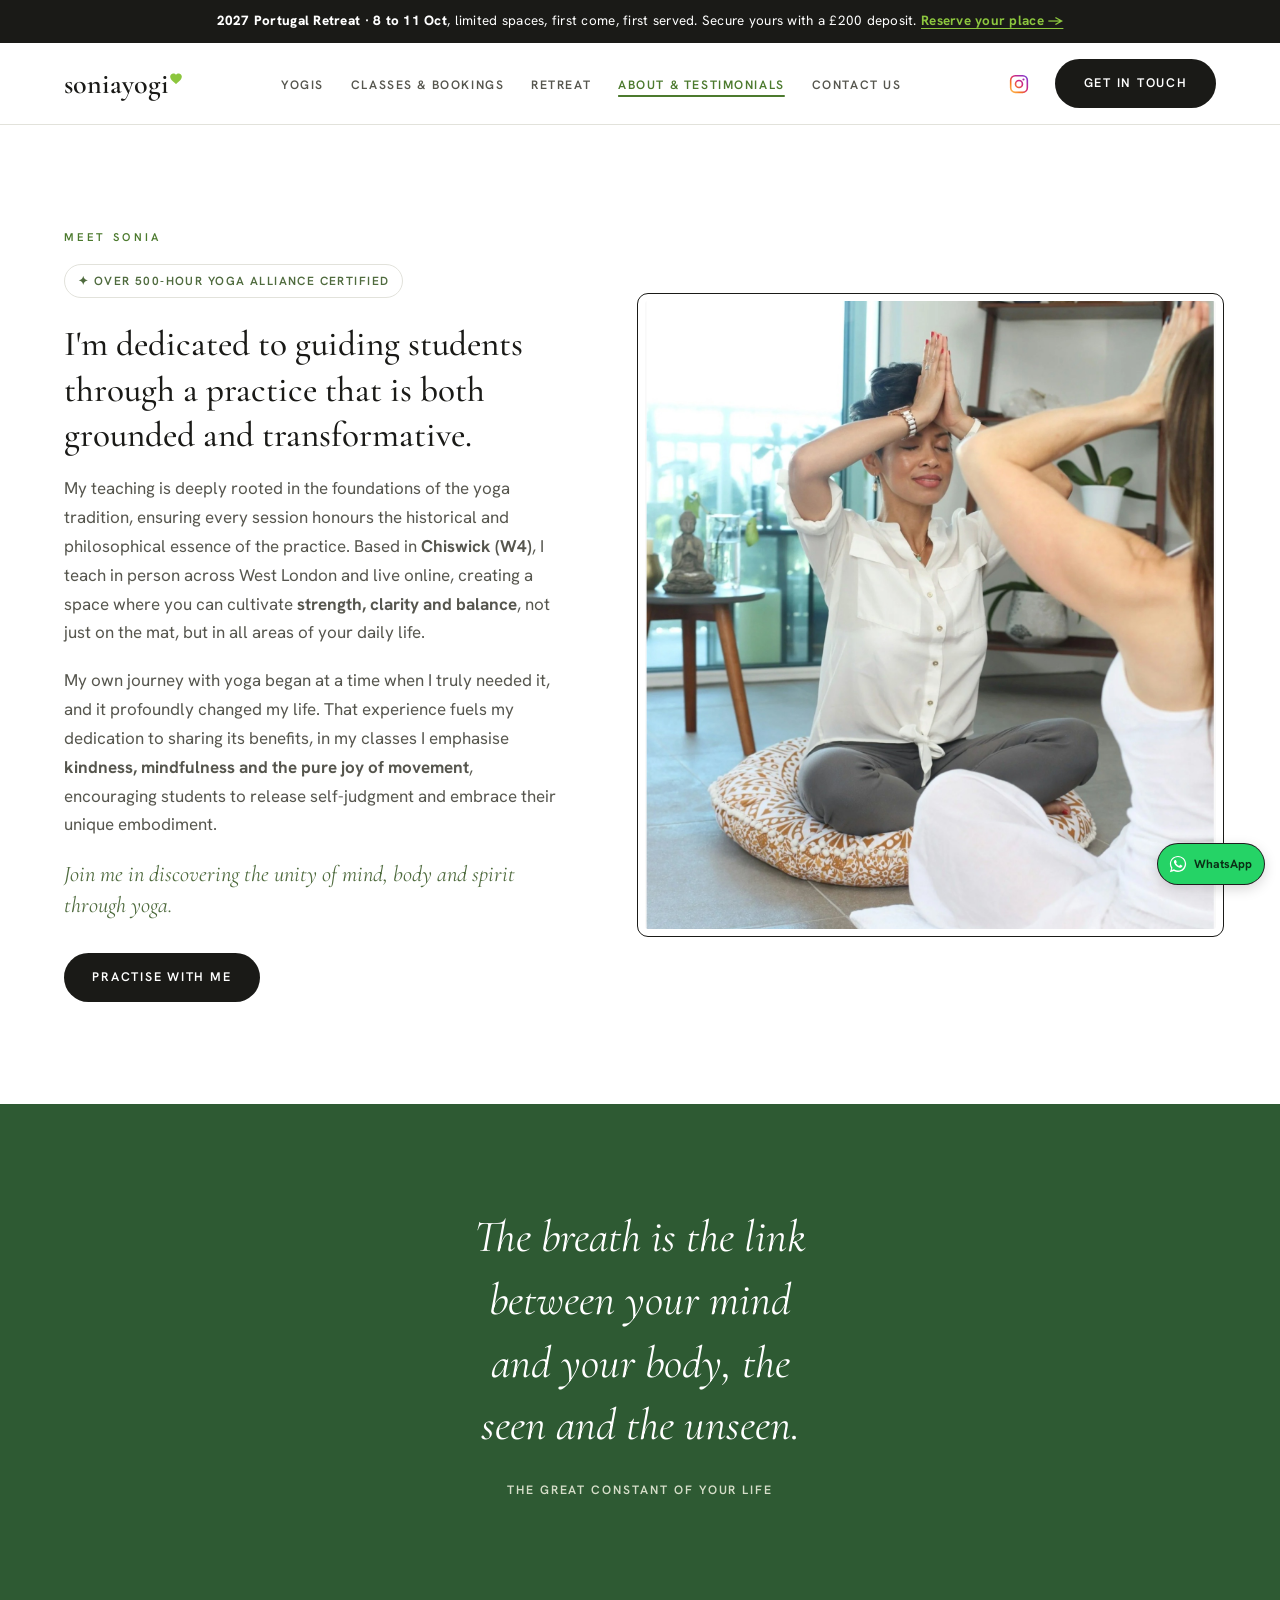
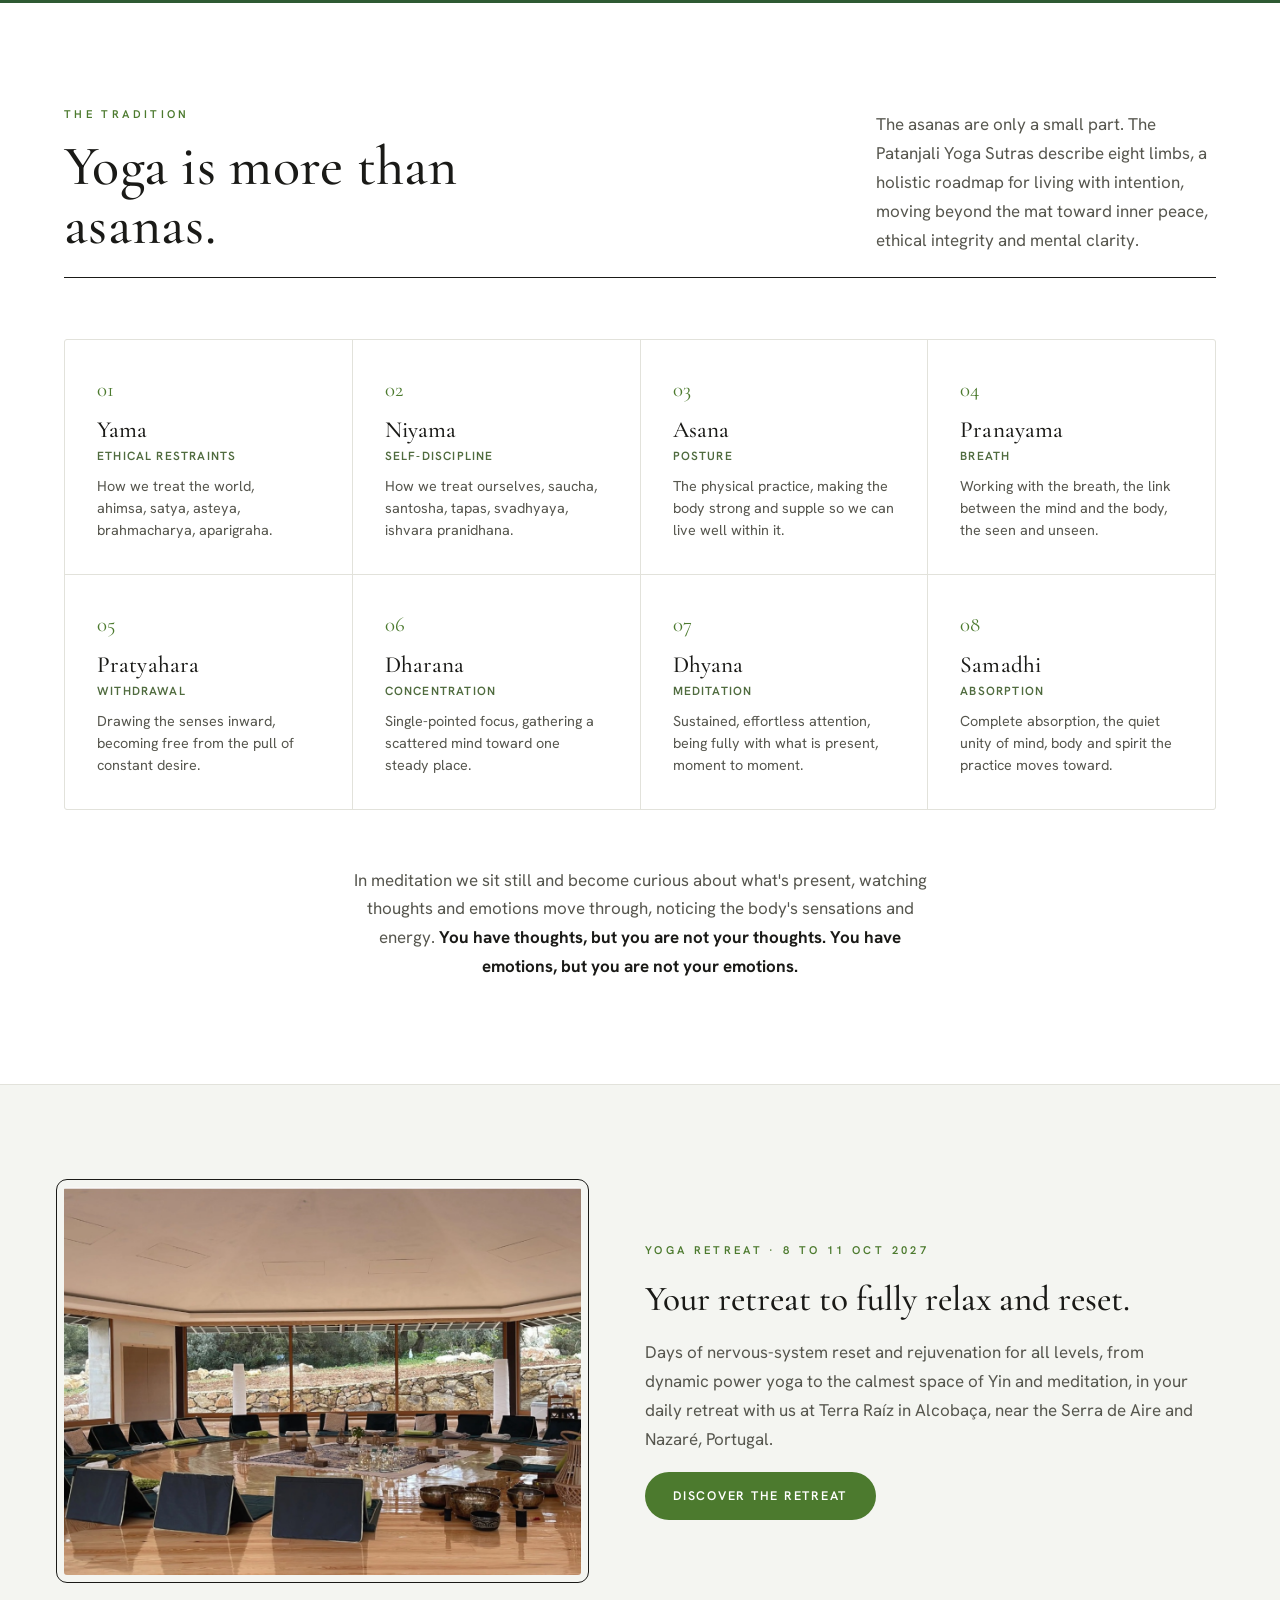
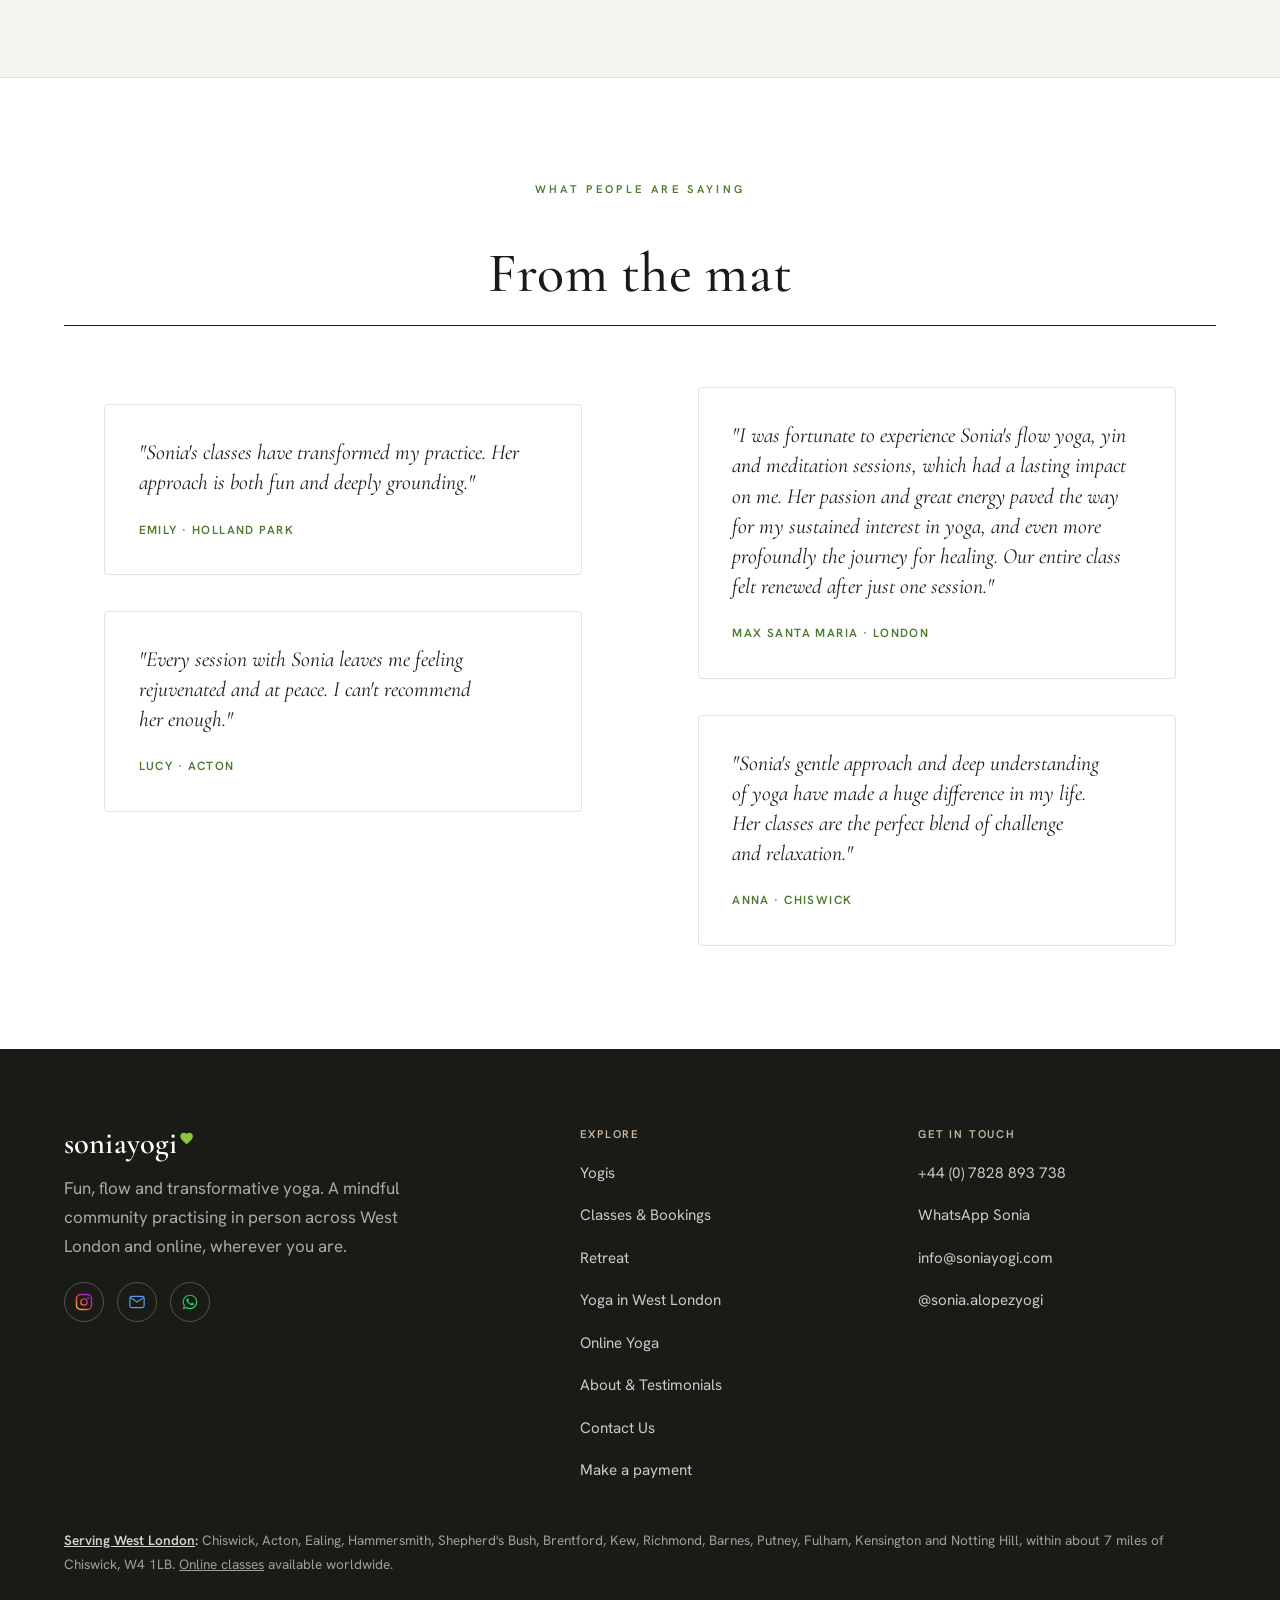
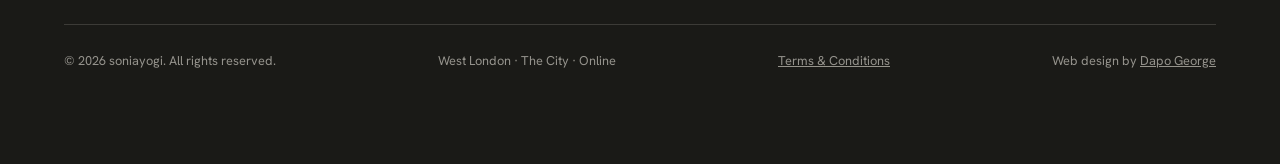
==== commit d6e81d7e: "Add files via upload" ====
--- a/about-testimonials.html
+++ b/about-testimonials.html
@@ -223,6 +223,7 @@
         <li><a href="online-yoga.html">Online Yoga</a></li>
         <li><a href="about-testimonials.html">About &amp; Testimonials</a></li>
         <li><a href="contact-us.html">Contact Us</a></li>
+        <li><a href="pay.html">Make a payment</a></li>
       </ul>
     </div>
     <div class="footer-col">
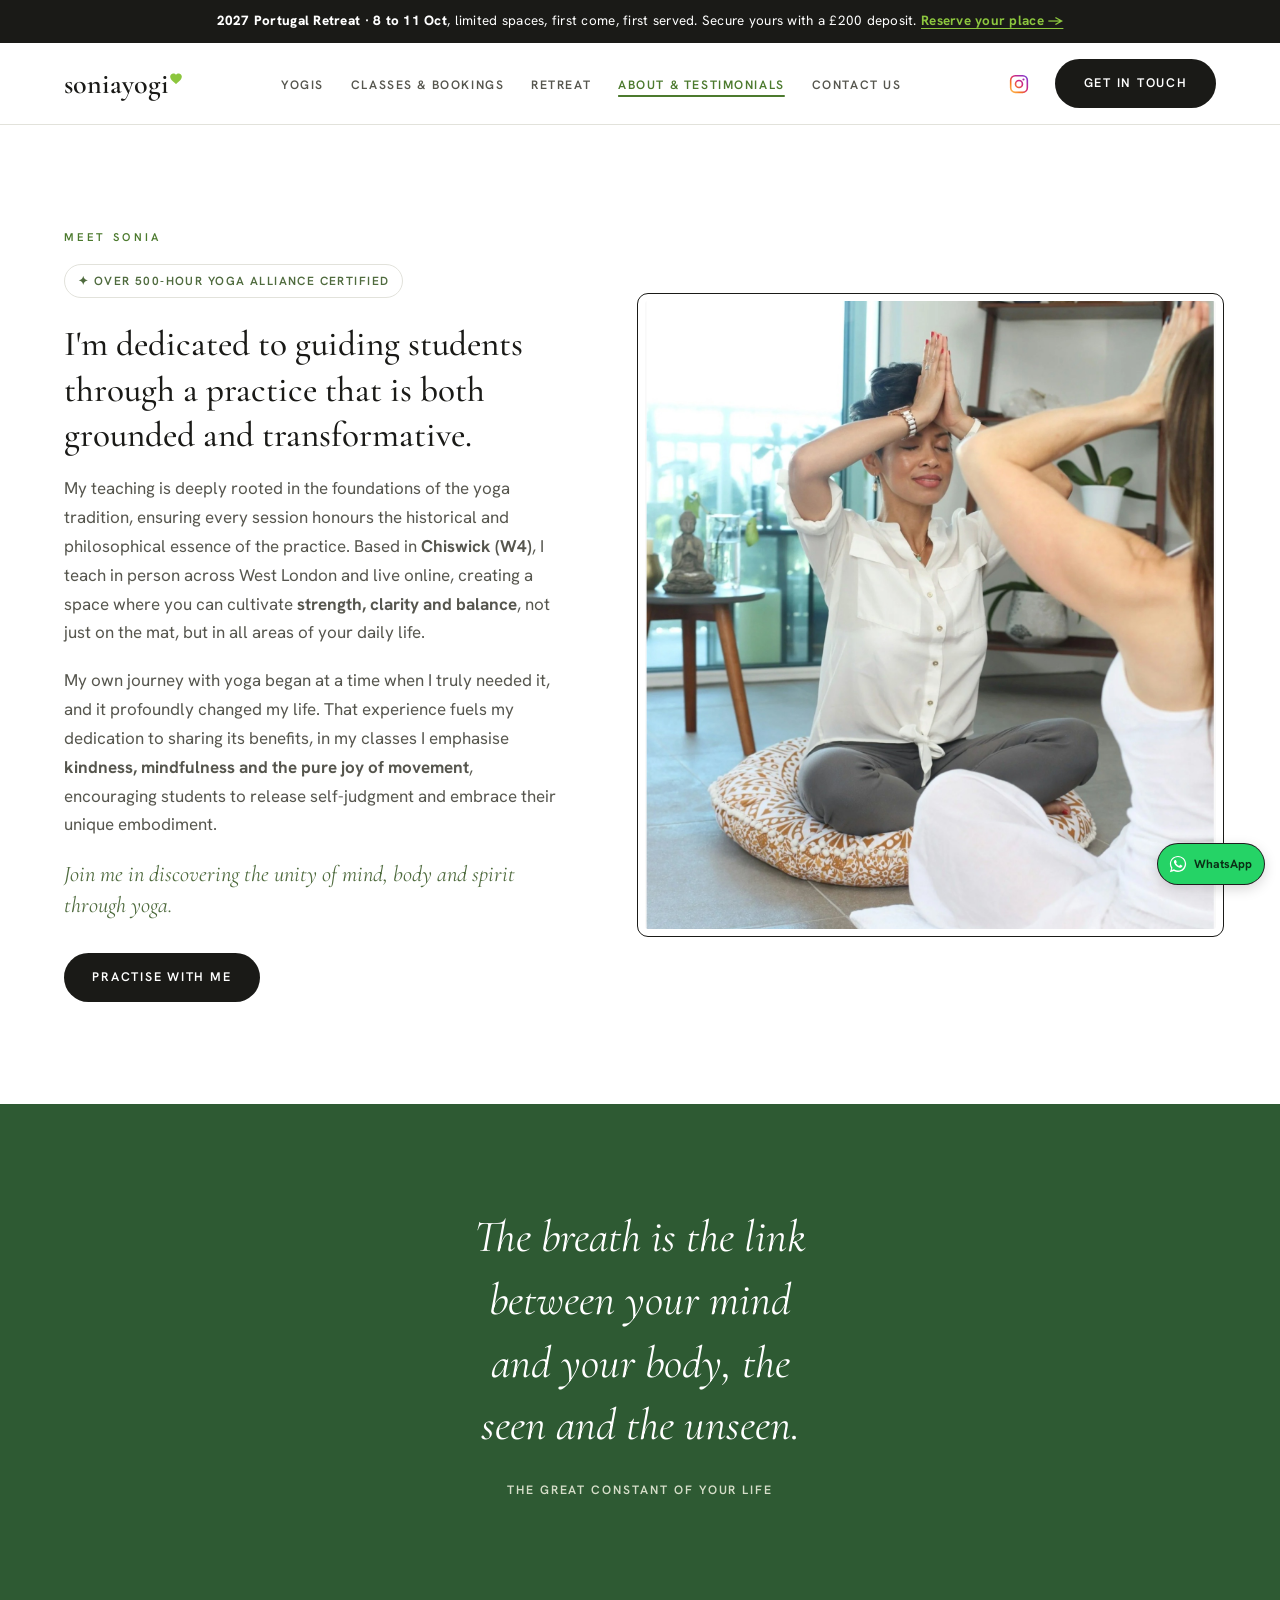
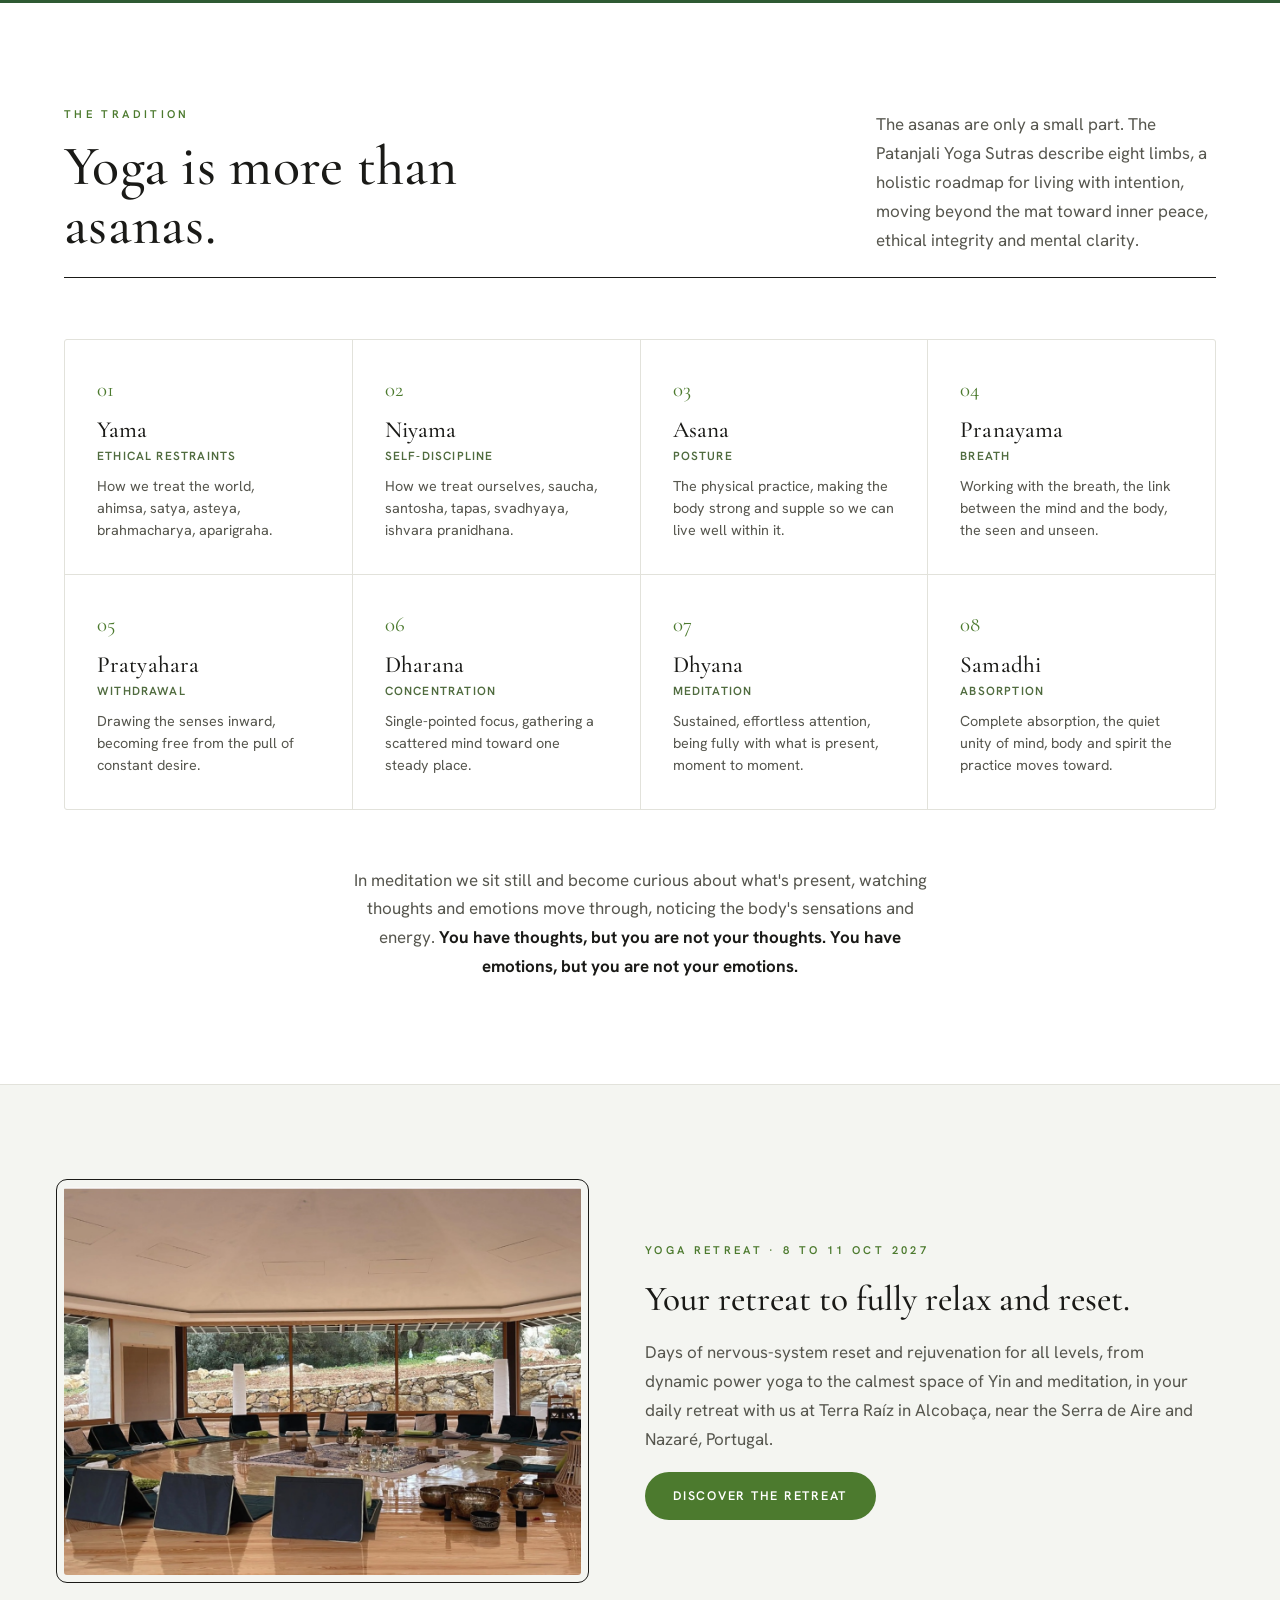
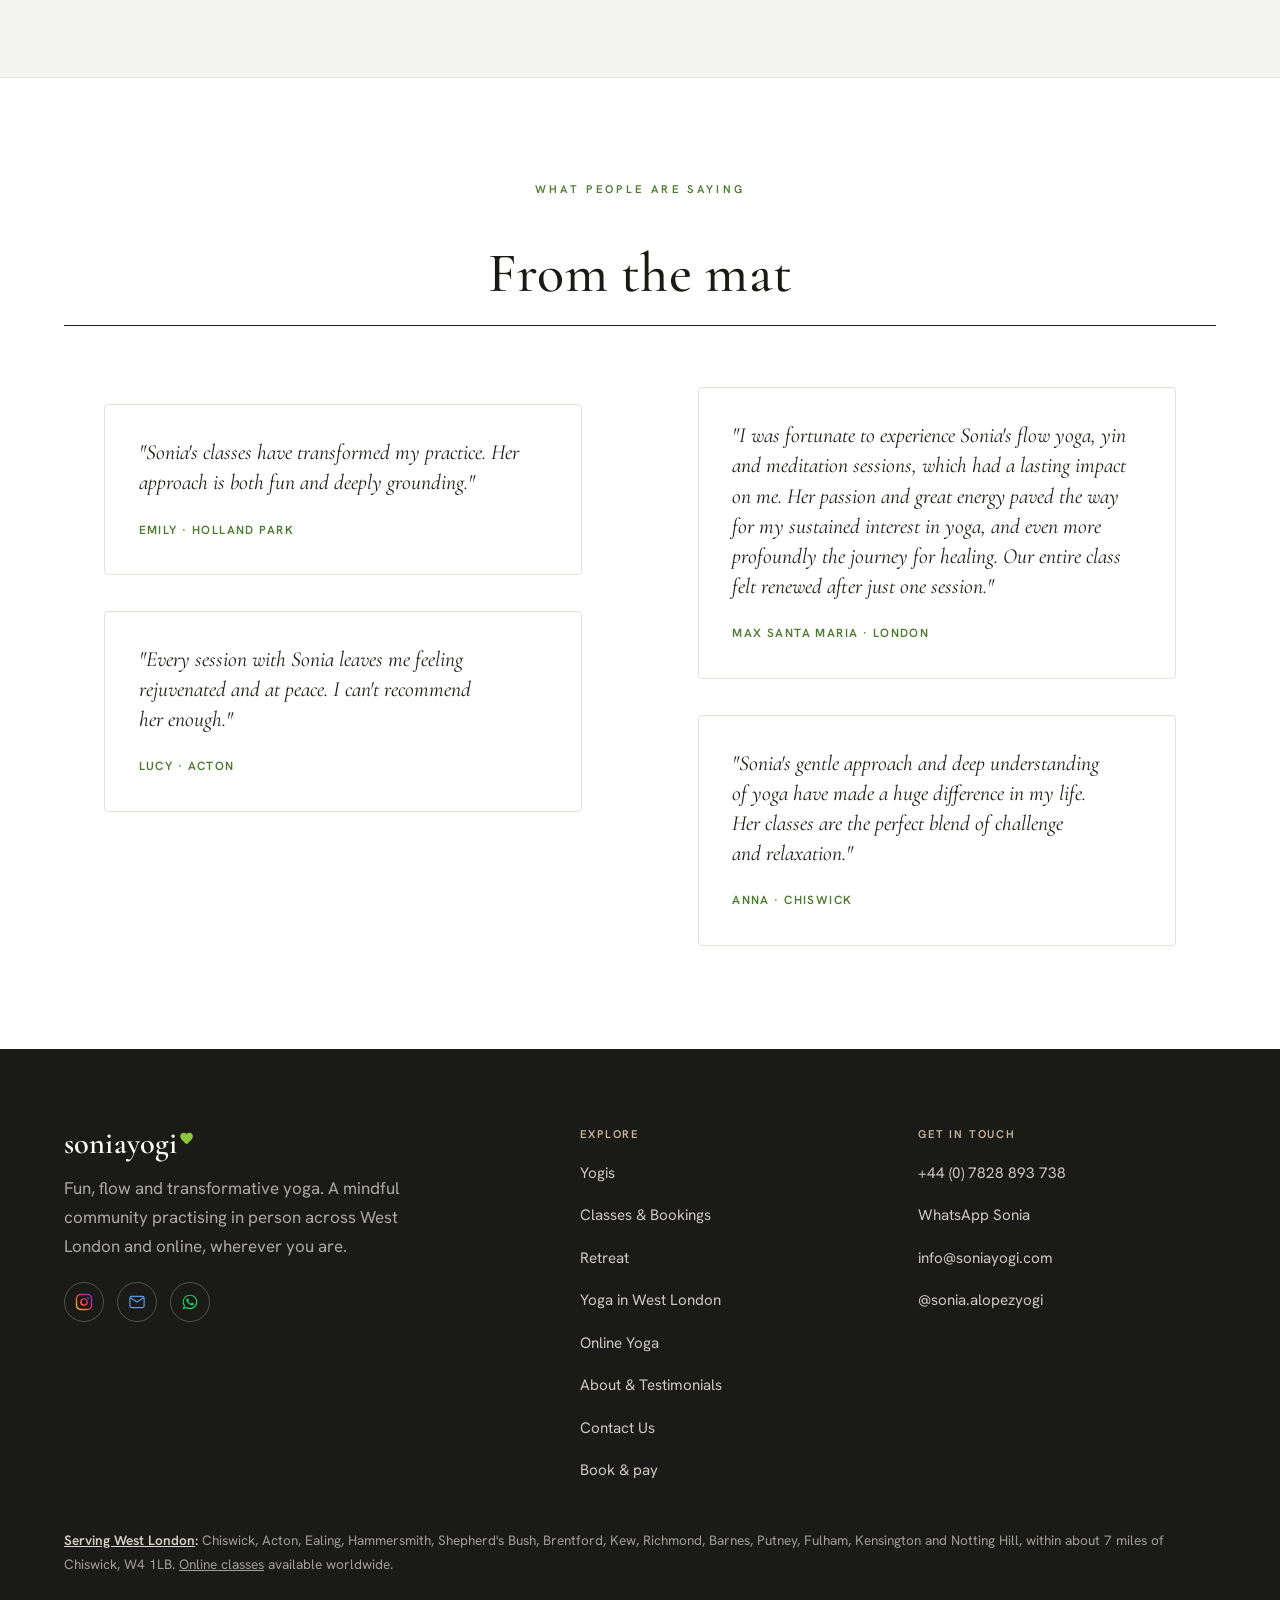
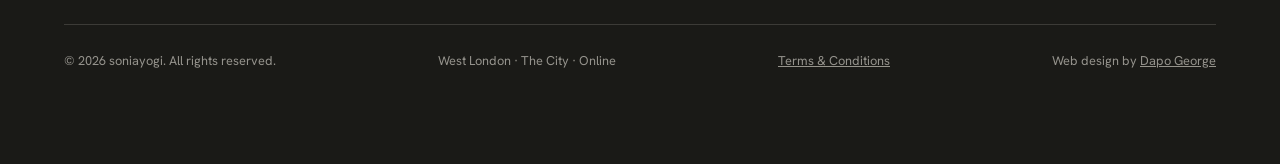
==== commit 39490ad0: "Add files via upload" ====
--- a/about-testimonials.html
+++ b/about-testimonials.html
@@ -223,7 +223,7 @@
         <li><a href="online-yoga.html">Online Yoga</a></li>
         <li><a href="about-testimonials.html">About &amp; Testimonials</a></li>
         <li><a href="contact-us.html">Contact Us</a></li>
-        <li><a href="pay.html">Make a payment</a></li>
+        <li><a href="pay.html">Book &amp; pay</a></li>
       </ul>
     </div>
     <div class="footer-col">
